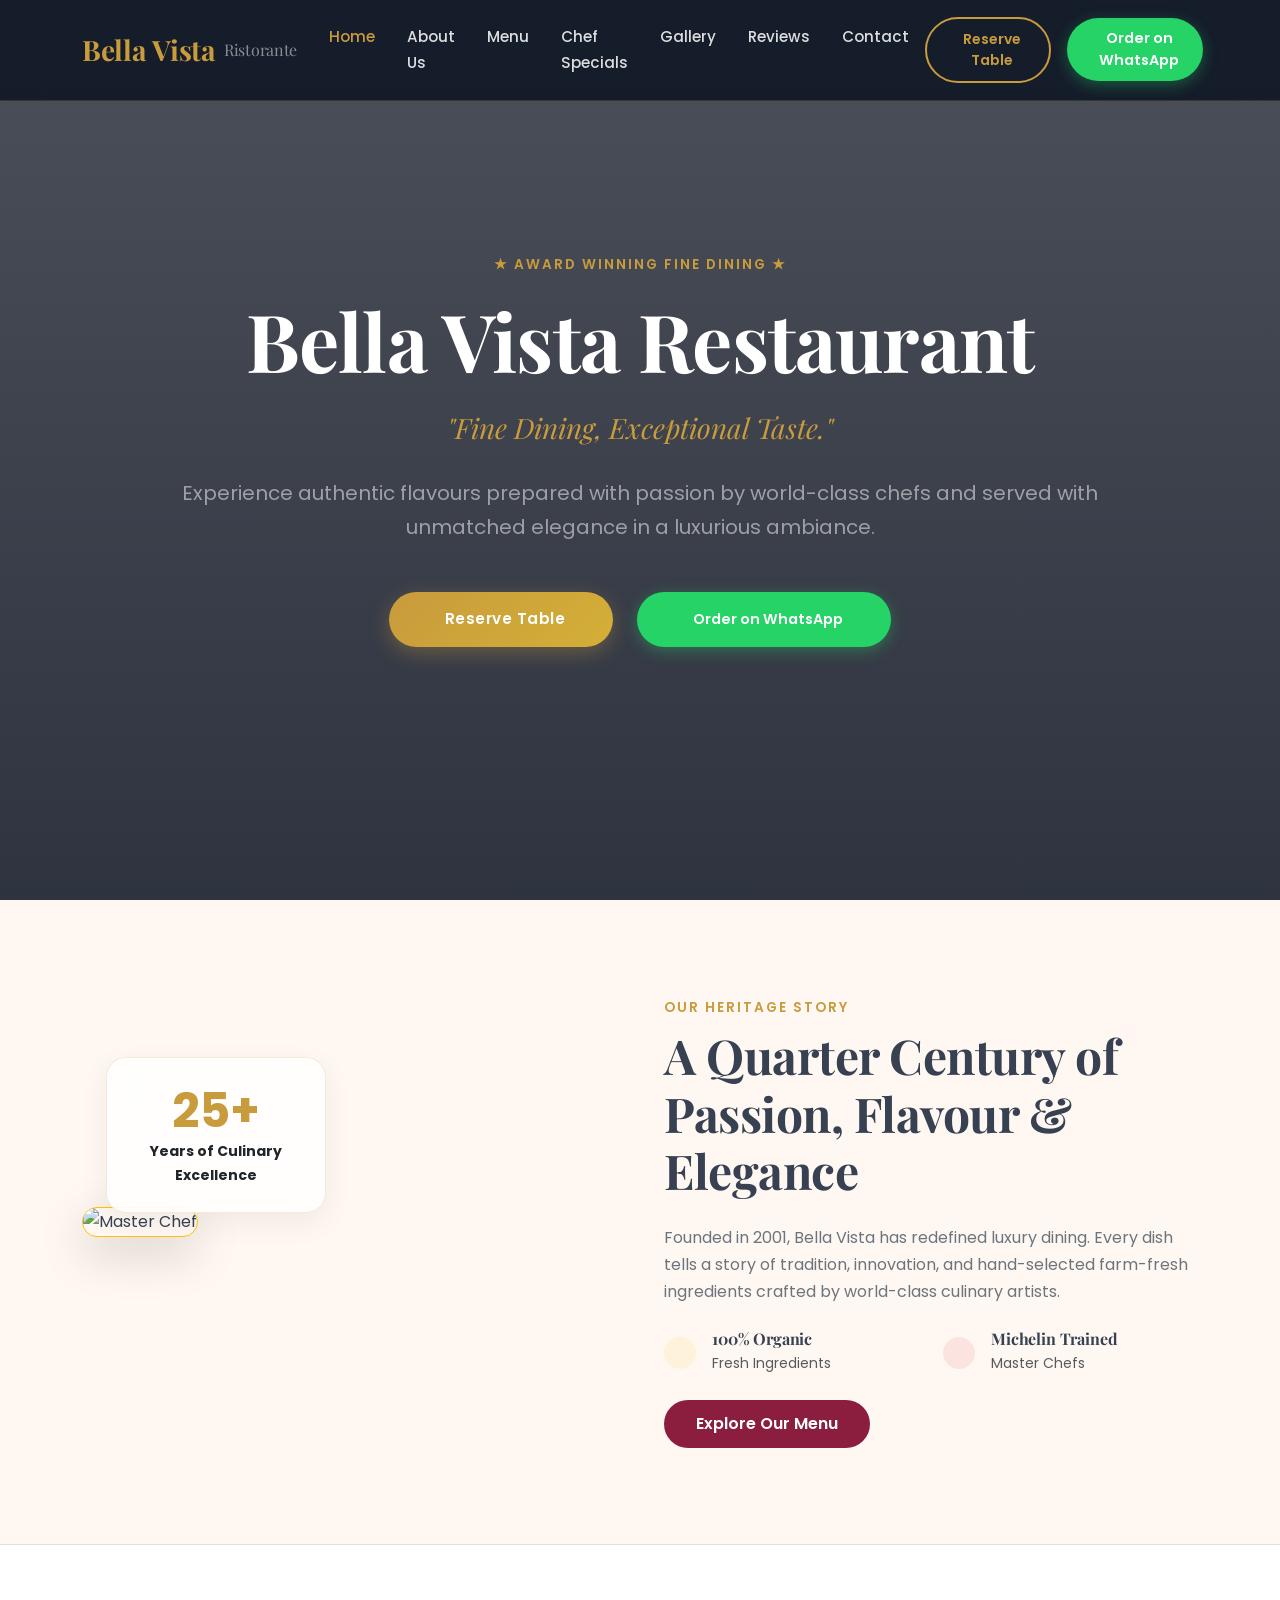
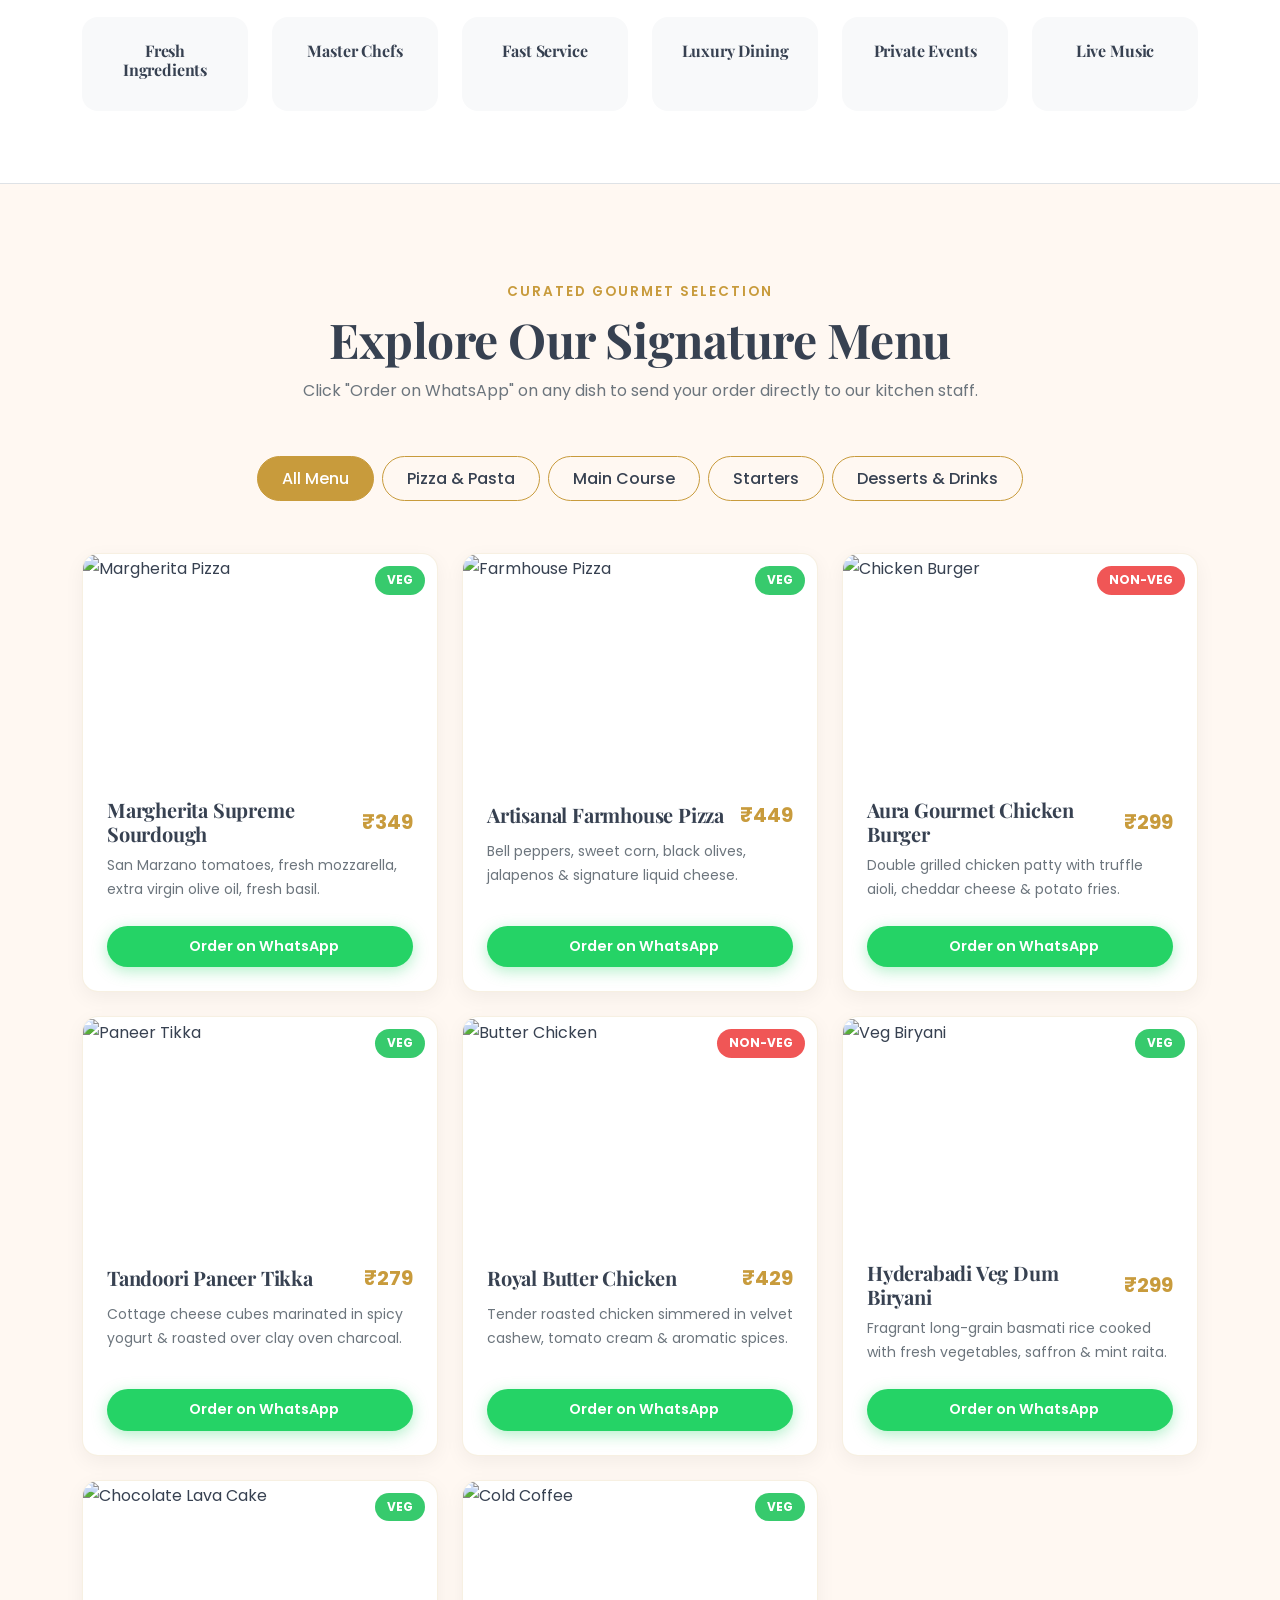
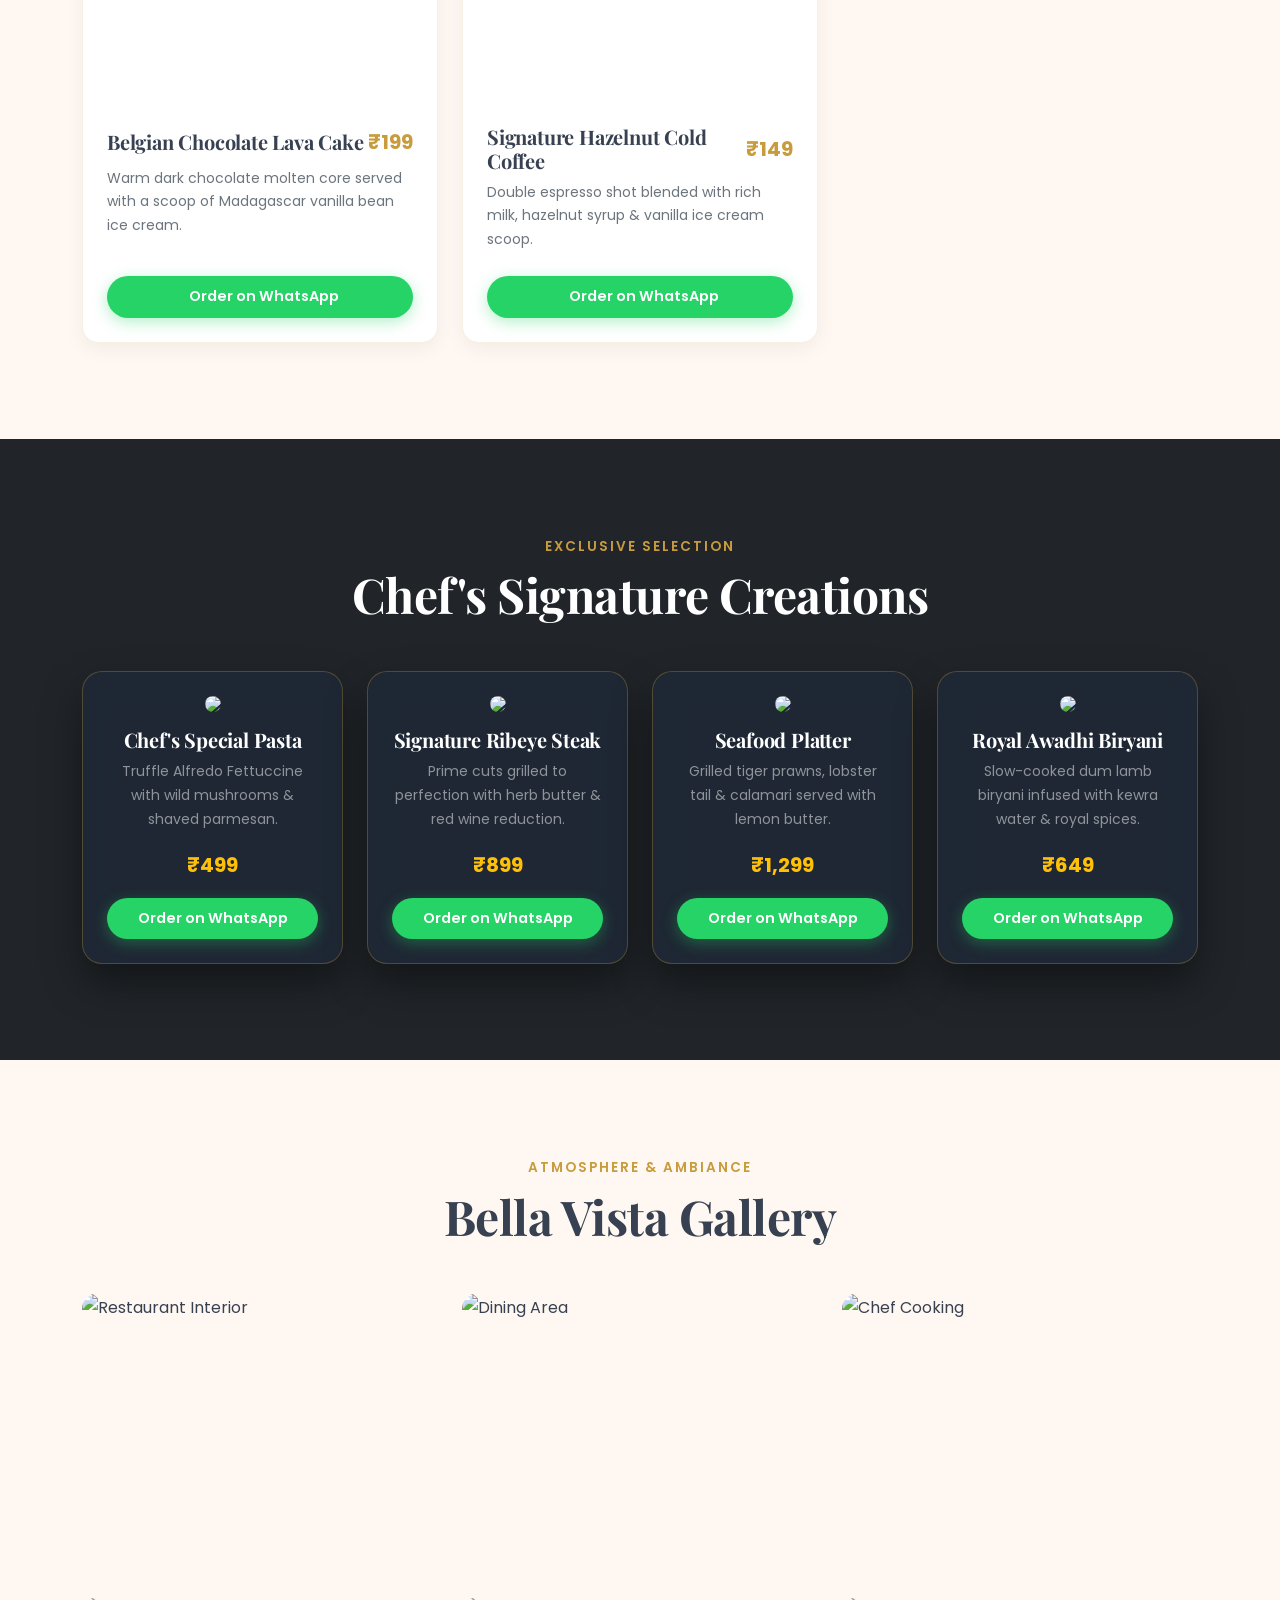
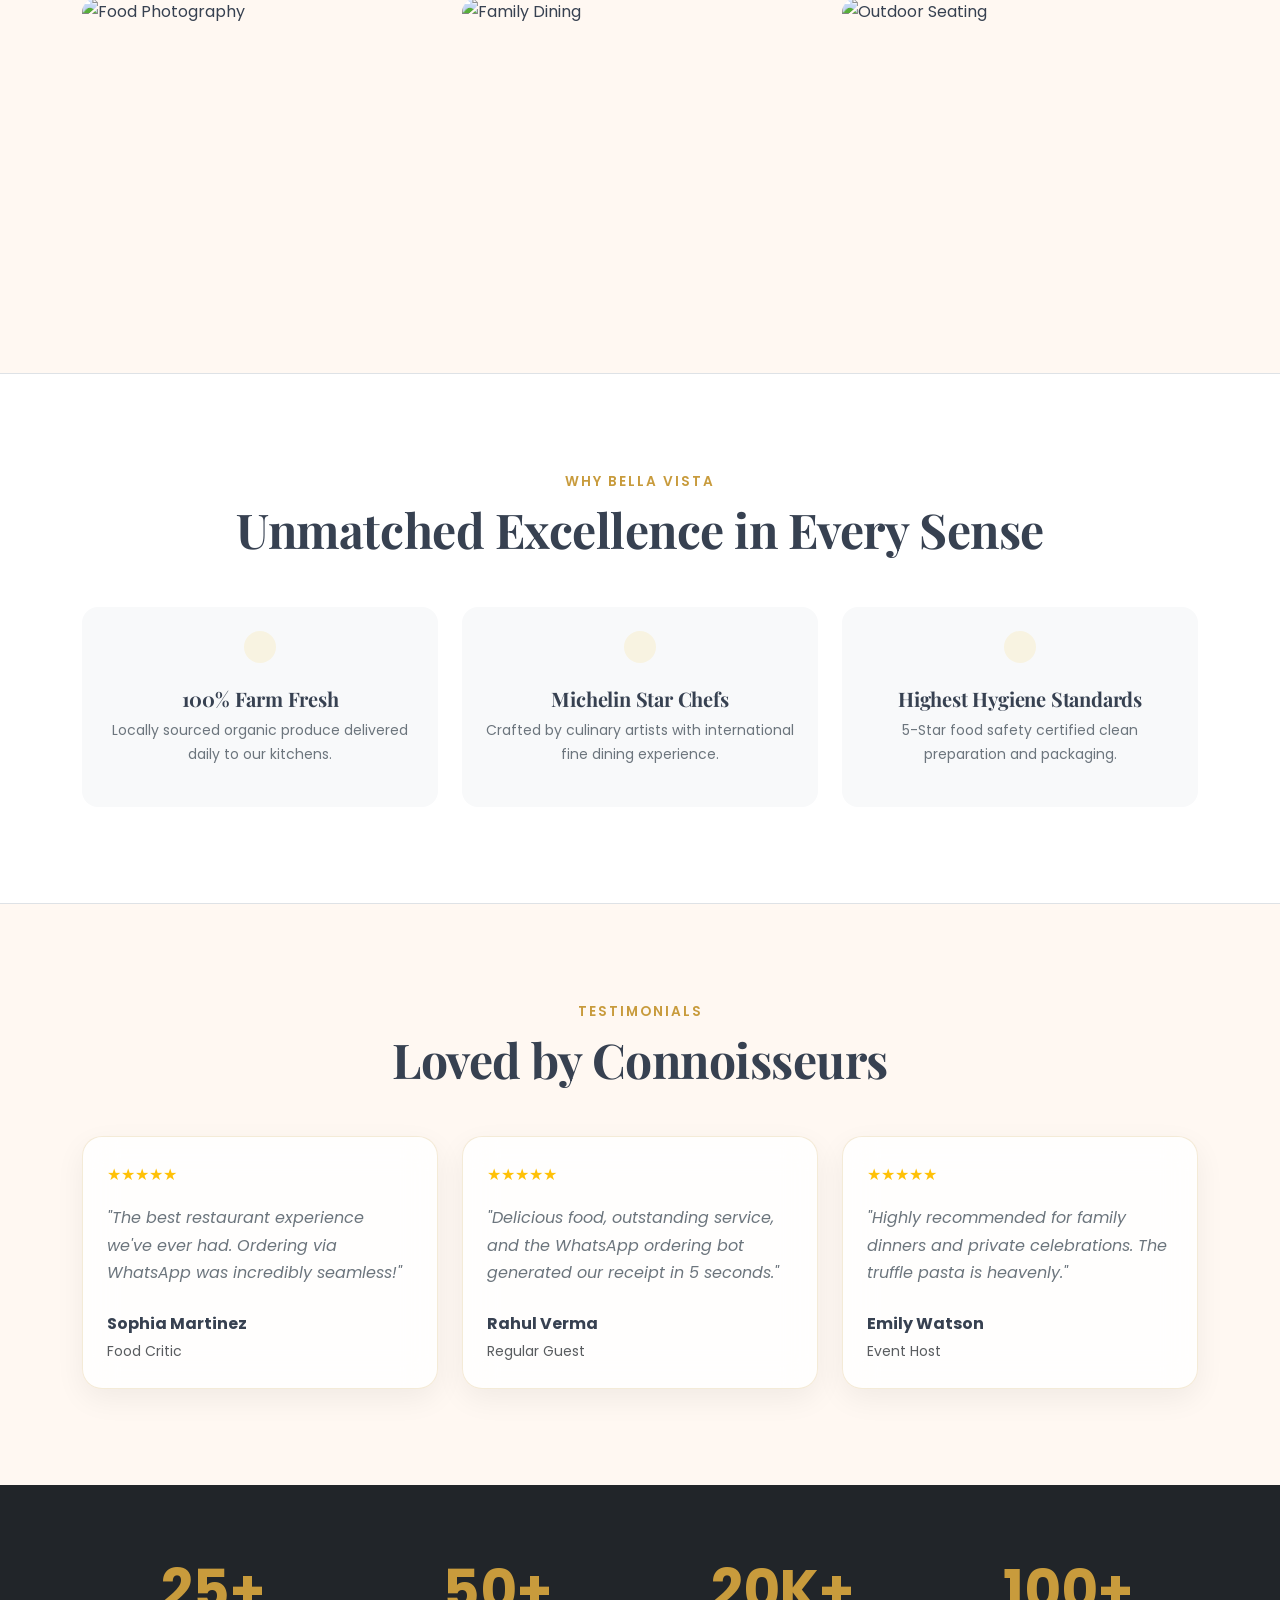
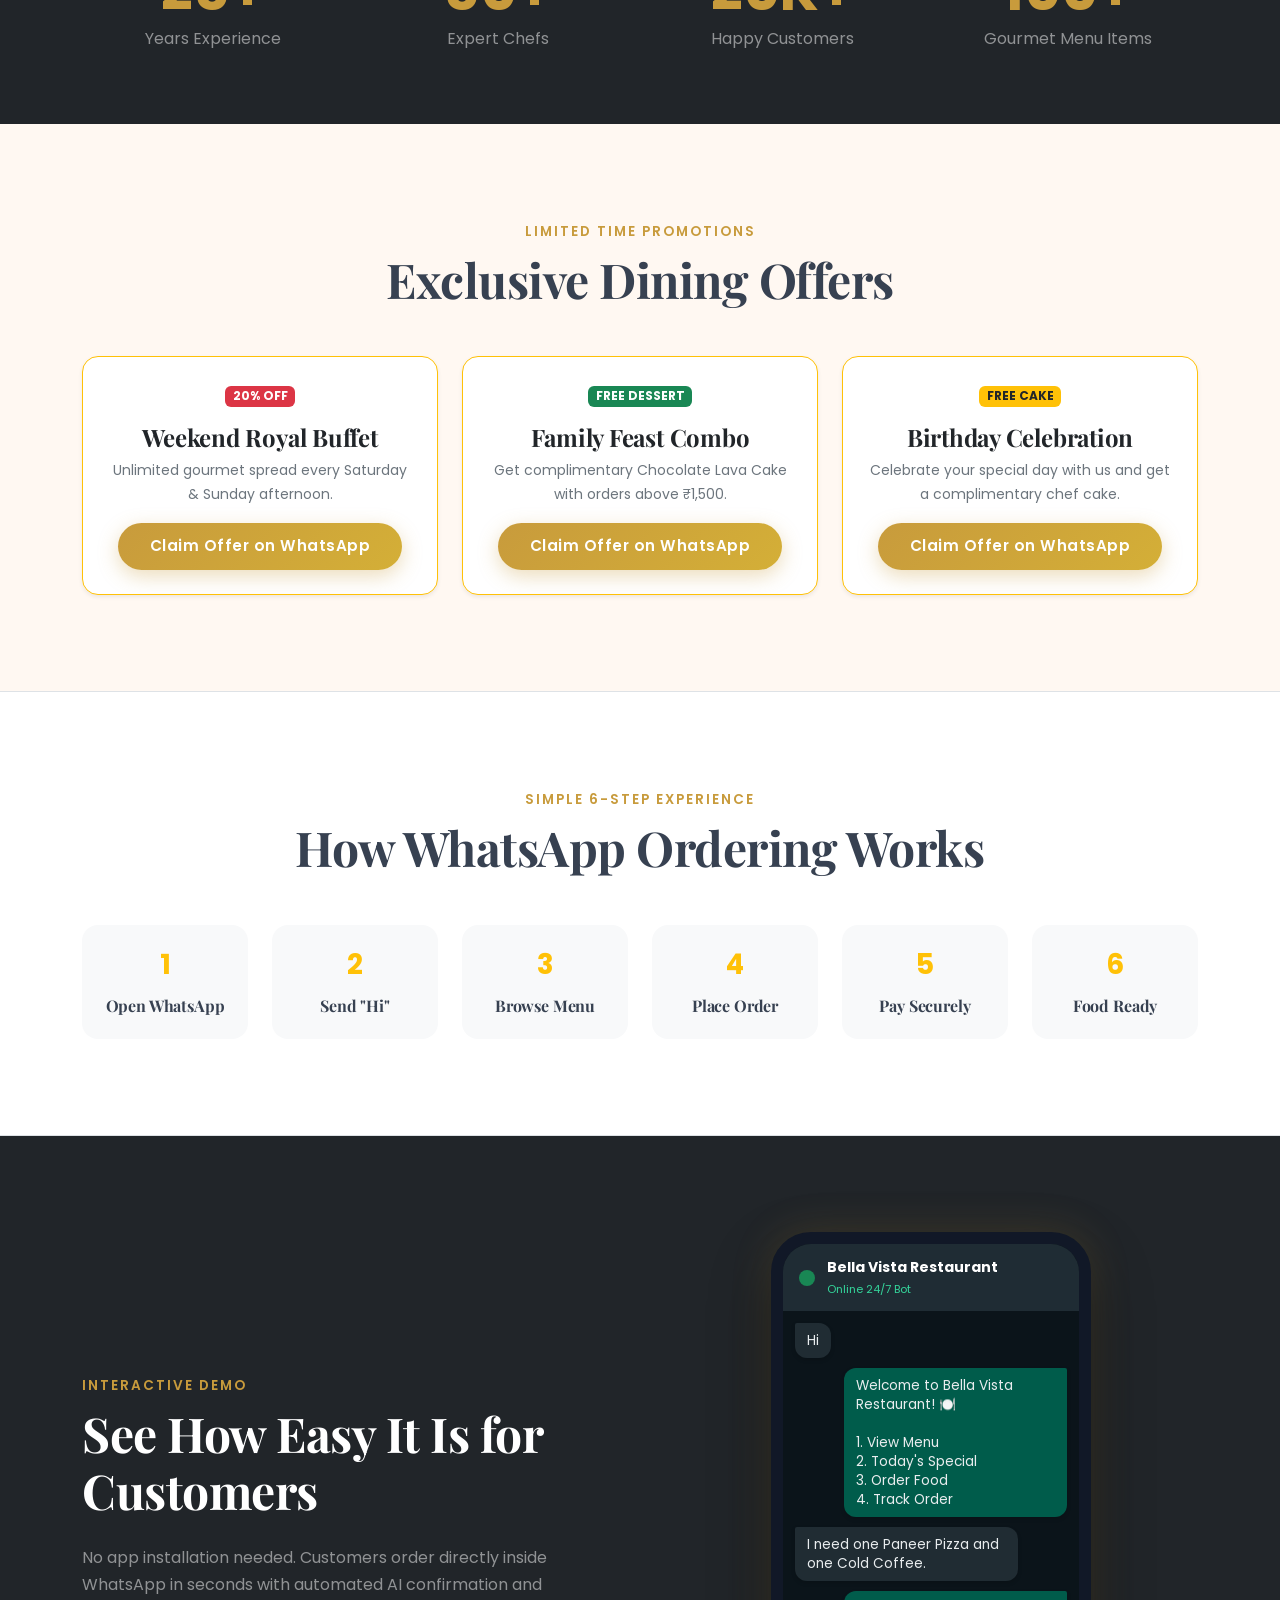
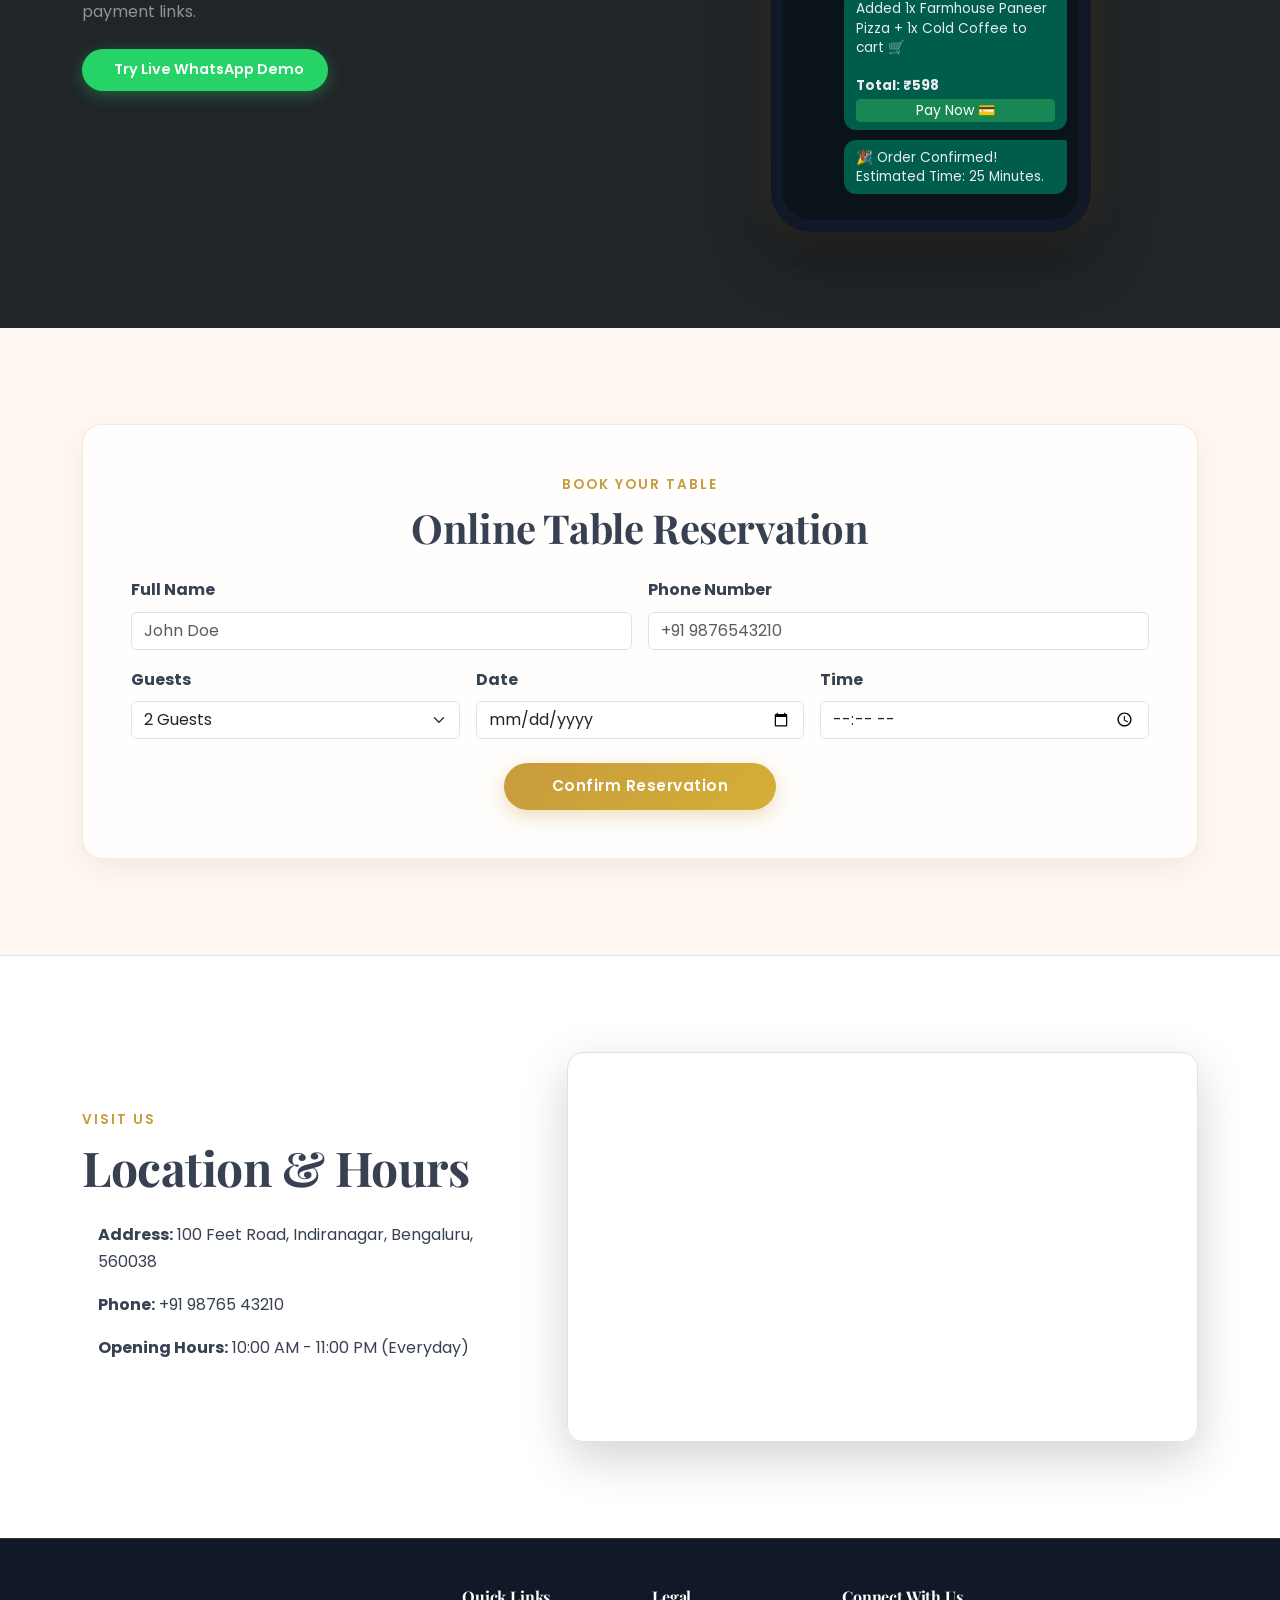
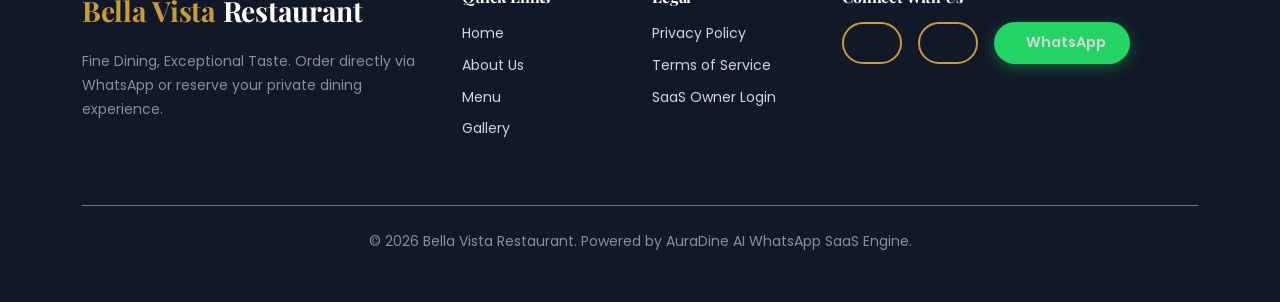
==== frontend/index.html @ 2a1e95e2 "Initial commit" ====
<!DOCTYPE html>
<html lang="en">
<head>
    <meta charset="UTF-8">
    <meta name="viewport" content="width=device-width, initial-scale=1.0">
    <title>Bella Vista Restaurant | Fine Dining & Authentic Flavour</title>
    
    <!-- SEO Meta Tags -->
    <meta name="description" content="Bella Vista Restaurant - Fine Dining, Exceptional Taste. Order directly via WhatsApp or reserve a private table. Experience authentic gourmet cuisine.">
    <meta property="og:title" content="Bella Vista Restaurant | Fine Dining & WhatsApp Ordering">
    <meta property="og:description" content="Experience authentic flavours prepared with passion. Order on WhatsApp or reserve your table.">
    <meta property="og:type" content="website">

    <!-- Bootstrap 5 CSS -->
    <link href="https://cdn.jsdelivr.net/npm/bootstrap@5.3.3/dist/css/bootstrap.min.css" rel="stylesheet">
    
    <!-- Lucide Icons -->
    <script src="https://unpkg.com/lucide@latest"></script>

    <!-- Custom Luxury Stylesheet -->
    <link rel="stylesheet" href="css/styles.css">
</head>
<body>

    <!-- ==============================================================================
         1. STICKY NAVIGATION
         ============================================================================== -->
    <nav class="navbar navbar-expand-lg navbar-dark navbar-luxury fixed-top py-3">
        <div class="container">
            <a class="navbar-brand d-flex align-items-center gap-2 font-heading fs-3 fw-bold" href="#">
                <span style="color: var(--color-gold);">Bella Vista</span>
                <span class="fs-6 text-white-50 fw-normal">Ristorante</span>
            </a>
            
            <button class="navbar-toggler border-0" type="button" data-bs-toggle="collapse" data-bs-target="#navbarLuxury">
                <span class="navbar-toggler-icon"></span>
            </button>

            <div class="collapse navbar-collapse" id="navbarLuxury">
                <ul class="navbar-nav mx-auto mb-2 mb-lg-0">
                    <li class="nav-item"><a class="nav-link active" href="#home">Home</a></li>
                    <li class="nav-item"><a class="nav-link" href="#about">About Us</a></li>
                    <li class="nav-item"><a class="nav-link" href="#menu">Menu</a></li>
                    <li class="nav-item"><a class="nav-link" href="#specials">Chef Specials</a></li>
                    <li class="nav-item"><a class="nav-link" href="#gallery">Gallery</a></li>
                    <li class="nav-item"><a class="nav-link" href="#reviews">Reviews</a></li>
                    <li class="nav-item"><a class="nav-link" href="#contact">Contact</a></li>
                </ul>

                <div class="d-flex align-items-center gap-3">
                    <button class="btn btn-outline-gold btn-sm d-none d-xl-inline-flex" data-bs-toggle="modal" data-bs-target="#reserveModal">
                        <i data-lucide="calendar"></i> Reserve Table
                    </button>
                    <a href="https://wa.me/919876543210?text=Hi%20Bella%20Vista,%20I'd%20like%20to%20view%20the%20menu" target="_blank" class="btn btn-whatsapp">
                        <i data-lucide="message-circle"></i> Order on WhatsApp
                    </a>
                </div>
            </div>
        </div>
    </nav>

    <!-- ==============================================================================
         2. HERO SECTION
         ============================================================================== -->
    <section id="home" class="hero-luxury-section text-center">
        <div class="hero-overlay"></div>
        <div class="container hero-content py-5">
            <div class="row justify-content-center">
                <div class="col-lg-10">
                    <span class="subheading-gold mb-3">★ AWARD WINNING FINE DINING ★</span>
                    <h1 class="display-1 fw-bold text-white mb-3">Bella Vista Restaurant</h1>
                    <p class="fs-3 fst-italic text-warning mb-4" style="color: var(--color-gold) !important; font-family: var(--font-heading);">
                        "Fine Dining, Exceptional Taste."
                    </p>
                    <p class="fs-5 text-white-50 max-w-2xl mx-auto mb-5">
                        Experience authentic flavours prepared with passion by world-class chefs and served with unmatched elegance in a luxurious ambiance.
                    </p>

                    <div class="d-flex flex-wrap justify-content-center gap-4">
                        <button class="btn btn-gold btn-lg px-5 py-3" data-bs-toggle="modal" data-bs-target="#reserveModal">
                            <i data-lucide="utensils"></i> Reserve Table
                        </button>
                        <a href="https://wa.me/919876543210?text=Hi" target="_blank" class="btn btn-whatsapp btn-lg px-5 py-3">
                            <i data-lucide="message-circle"></i> Order on WhatsApp
                        </a>
                    </div>
                </div>
            </div>
        </div>

        <a href="#about" class="scroll-indicator">
            <i data-lucide="chevron-down" class="w-8 h-8"></i>
        </a>
    </section>

    <!-- ==============================================================================
         3. ABOUT SECTION
         ============================================================================== -->
    <section id="about" class="py-5">
        <div class="container py-5">
            <div class="row align-items-center g-5">
                <div class="col-lg-6">
                    <div class="position-relative">
                        <img src="https://images.unsplash.com/photo-1577219491135-ce391730fb2c?w=800&q=80" alt="Master Chef" class="img-fluid rounded-4 shadow-lg border border-warning border-opacity-20">
                        <div class="position-absolute bottom-0 start-0 m-4 p-4 glass-luxury-card text-center" style="max-width: 220px;">
                            <div class="display-5 fw-bold text-warning" style="color: var(--color-gold) !important;">25+</div>
                            <div class="small fw-bold text-dark">Years of Culinary Excellence</div>
                        </div>
                    </div>
                </div>

                <div class="col-lg-6">
                    <span class="subheading-gold">OUR HERITAGE STORY</span>
                    <h2 class="display-5 fw-bold mb-4">A Quarter Century of Passion, Flavour & Elegance</h2>
                    <p class="text-secondary mb-4">
                        Founded in 2001, Bella Vista has redefined luxury dining. Every dish tells a story of tradition, innovation, and hand-selected farm-fresh ingredients crafted by world-class culinary artists.
                    </p>

                    <div class="row g-4 mb-4">
                        <div class="col-6">
                            <div class="d-flex align-items-center gap-3">
                                <div class="p-3 rounded-circle bg-warning bg-opacity-10 text-warning">
                                    <i data-lucide="leaf"></i>
                                </div>
                                <div>
                                    <h6 class="fw-bold m-0">100% Organic</h6>
                                    <small class="text-muted">Fresh Ingredients</small>
                                </div>
                            </div>
                        </div>
                        <div class="col-6">
                            <div class="d-flex align-items-center gap-3">
                                <div class="p-3 rounded-circle bg-danger bg-opacity-10 text-danger">
                                    <i data-lucide="award"></i>
                                </div>
                                <div>
                                    <h6 class="fw-bold m-0">Michelin Trained</h6>
                                    <small class="text-muted">Master Chefs</small>
                                </div>
                            </div>
                        </div>
                    </div>

                    <a href="#menu" class="btn btn-wine">Explore Our Menu</a>
                </div>
            </div>
        </div>
    </section>

    <!-- ==============================================================================
         4. SPECIAL FEATURES
         ============================================================================== -->
    <section class="py-5 bg-white border-top border-bottom">
        <div class="container py-4">
            <div class="row g-4 text-center">
                <div class="col-md-4 col-lg-2">
                    <div class="p-4 rounded-4 bg-light h-100">
                        <i data-lucide="sparkles" class="w-8 h-8 text-warning mb-3"></i>
                        <h6 class="fw-bold">Fresh Ingredients</h6>
                    </div>
                </div>
                <div class="col-md-4 col-lg-2">
                    <div class="p-4 rounded-4 bg-light h-100">
                        <i data-lucide="chef-hat" class="w-8 h-8 text-warning mb-3"></i>
                        <h6 class="fw-bold">Master Chefs</h6>
                    </div>
                </div>
                <div class="col-md-4 col-lg-2">
                    <div class="p-4 rounded-4 bg-light h-100">
                        <i data-lucide="zap" class="w-8 h-8 text-warning mb-3"></i>
                        <h6 class="fw-bold">Fast Service</h6>
                    </div>
                </div>
                <div class="col-md-4 col-lg-2">
                    <div class="p-4 rounded-4 bg-light h-100">
                        <i data-lucide="crown" class="w-8 h-8 text-warning mb-3"></i>
                        <h6 class="fw-bold">Luxury Dining</h6>
                    </div>
                </div>
                <div class="col-md-4 col-lg-2">
                    <div class="p-4 rounded-4 bg-light h-100">
                        <i data-lucide="glass-water" class="w-8 h-8 text-warning mb-3"></i>
                        <h6 class="fw-bold">Private Events</h6>
                    </div>
                </div>
                <div class="col-md-4 col-lg-2">
                    <div class="p-4 rounded-4 bg-light h-100">
                        <i data-lucide="music" class="w-8 h-8 text-warning mb-3"></i>
                        <h6 class="fw-bold">Live Music</h6>
                    </div>
                </div>
            </div>
        </div>
    </section>

    <!-- ==============================================================================
         5. MENU SECTION
         ============================================================================== -->
    <section id="menu" class="py-5">
        <div class="container py-5">
            <div class="text-center max-w-2xl mx-auto mb-5">
                <span class="subheading-gold">CURATED GOURMET SELECTION</span>
                <h2 class="display-5 fw-bold">Explore Our Signature Menu</h2>
                <p class="text-secondary">Click "Order on WhatsApp" on any dish to send your order directly to our kitchen staff.</p>
            </div>

            <!-- Filter Buttons -->
            <div class="d-flex flex-wrap justify-content-center mb-5">
                <button class="menu-filter-btn active" onclick="filterMenu('all')">All Menu</button>
                <button class="menu-filter-btn" onclick="filterMenu('pizza')">Pizza & Pasta</button>
                <button class="menu-filter-btn" onclick="filterMenu('main')">Main Course</button>
                <button class="menu-filter-btn" onclick="filterMenu('starters')">Starters</button>
                <button class="menu-filter-btn" onclick="filterMenu('desserts')">Desserts & Drinks</button>
            </div>

            <!-- Menu Cards Grid -->
            <div class="row g-4" id="menuGrid">
                <!-- Dish 1 -->
                <div class="col-md-6 col-lg-4 menu-item-card" data-category="pizza">
                    <div class="menu-card h-100 d-flex flex-column">
                        <div class="menu-img-wrapper">
                            <img src="https://images.unsplash.com/photo-1604382354936-07c5d9983bd3?w=600&q=80" alt="Margherita Pizza">
                            <span class="badge-diet badge-veg">VEG</span>
                        </div>
                        <div class="p-4 d-flex flex-column flex-grow-1">
                            <div class="d-flex justify-content-between align-items-center mb-2">
                                <h5 class="fw-bold m-0">Margherita Supreme Sourdough</h5>
                                <span class="fs-5 fw-bold text-warning" style="color: var(--color-gold) !important;">₹349</span>
                            </div>
                            <p class="text-secondary small mb-4">San Marzano tomatoes, fresh mozzarella, extra virgin olive oil, fresh basil.</p>
                            <div class="mt-auto">
                                <a href="https://wa.me/919876543210?text=I'd%20like%20to%20order%20Margherita%20Supreme%20Pizza%20(₹349)" target="_blank" class="btn btn-whatsapp w-100">
                                    <i data-lucide="message-circle"></i> Order on WhatsApp
                                </a>
                            </div>
                        </div>
                    </div>
                </div>

                <!-- Dish 2 -->
                <div class="col-md-6 col-lg-4 menu-item-card" data-category="pizza">
                    <div class="menu-card h-100 d-flex flex-column">
                        <div class="menu-img-wrapper">
                            <img src="https://images.unsplash.com/photo-1513104890138-7c749659a591?w=600&q=80" alt="Farmhouse Pizza">
                            <span class="badge-diet badge-veg">VEG</span>
                        </div>
                        <div class="p-4 d-flex flex-column flex-grow-1">
                            <div class="d-flex justify-content-between align-items-center mb-2">
                                <h5 class="fw-bold m-0">Artisanal Farmhouse Pizza</h5>
                                <span class="fs-5 fw-bold text-warning" style="color: var(--color-gold) !important;">₹449</span>
                            </div>
                            <p class="text-secondary small mb-4">Bell peppers, sweet corn, black olives, jalapenos & signature liquid cheese.</p>
                            <div class="mt-auto">
                                <a href="https://wa.me/919876543210?text=I'd%20like%20to%20order%20Farmhouse%20Pizza%20(₹449)" target="_blank" class="btn btn-whatsapp w-100">
                                    <i data-lucide="message-circle"></i> Order on WhatsApp
                                </a>
                            </div>
                        </div>
                    </div>
                </div>

                <!-- Dish 3 -->
                <div class="col-md-6 col-lg-4 menu-item-card" data-category="starters">
                    <div class="menu-card h-100 d-flex flex-column">
                        <div class="menu-img-wrapper">
                            <img src="https://images.unsplash.com/photo-1568901346375-23c9450c58cd?w=600&q=80" alt="Chicken Burger">
                            <span class="badge-diet badge-nonveg">NON-VEG</span>
                        </div>
                        <div class="p-4 d-flex flex-column flex-grow-1">
                            <div class="d-flex justify-content-between align-items-center mb-2">
                                <h5 class="fw-bold m-0">Aura Gourmet Chicken Burger</h5>
                                <span class="fs-5 fw-bold text-warning" style="color: var(--color-gold) !important;">₹299</span>
                            </div>
                            <p class="text-secondary small mb-4">Double grilled chicken patty with truffle aioli, cheddar cheese & potato fries.</p>
                            <div class="mt-auto">
                                <a href="https://wa.me/919876543210?text=I'd%20like%20to%20order%20Gourmet%20Chicken%20Burger%20(₹299)" target="_blank" class="btn btn-whatsapp w-100">
                                    <i data-lucide="message-circle"></i> Order on WhatsApp
                                </a>
                            </div>
                        </div>
                    </div>
                </div>

                <!-- Dish 4 -->
                <div class="col-md-6 col-lg-4 menu-item-card" data-category="starters">
                    <div class="menu-card h-100 d-flex flex-column">
                        <div class="menu-img-wrapper">
                            <img src="https://images.unsplash.com/photo-1567188040759-fb8a883dc6d8?w=600&q=80" alt="Paneer Tikka">
                            <span class="badge-diet badge-veg">VEG</span>
                        </div>
                        <div class="p-4 d-flex flex-column flex-grow-1">
                            <div class="d-flex justify-content-between align-items-center mb-2">
                                <h5 class="fw-bold m-0">Tandoori Paneer Tikka</h5>
                                <span class="fs-5 fw-bold text-warning" style="color: var(--color-gold) !important;">₹279</span>
                            </div>
                            <p class="text-secondary small mb-4">Cottage cheese cubes marinated in spicy yogurt & roasted over clay oven charcoal.</p>
                            <div class="mt-auto">
                                <a href="https://wa.me/919876543210?text=I'd%20like%20to%20order%20Paneer%20Tikka%20(₹279)" target="_blank" class="btn btn-whatsapp w-100">
                                    <i data-lucide="message-circle"></i> Order on WhatsApp
                                </a>
                            </div>
                        </div>
                    </div>
                </div>

                <!-- Dish 5 -->
                <div class="col-md-6 col-lg-4 menu-item-card" data-category="main">
                    <div class="menu-card h-100 d-flex flex-column">
                        <div class="menu-img-wrapper">
                            <img src="https://images.unsplash.com/photo-1588166524941-3bf61a9c41db?w=600&q=80" alt="Butter Chicken">
                            <span class="badge-diet badge-nonveg">NON-VEG</span>
                        </div>
                        <div class="p-4 d-flex flex-column flex-grow-1">
                            <div class="d-flex justify-content-between align-items-center mb-2">
                                <h5 class="fw-bold m-0">Royal Butter Chicken</h5>
                                <span class="fs-5 fw-bold text-warning" style="color: var(--color-gold) !important;">₹429</span>
                            </div>
                            <p class="text-secondary small mb-4">Tender roasted chicken simmered in velvet cashew, tomato cream & aromatic spices.</p>
                            <div class="mt-auto">
                                <a href="https://wa.me/919876543210?text=I'd%20like%20to%20order%20Royal%20Butter%20Chicken%20(₹429)" target="_blank" class="btn btn-whatsapp w-100">
                                    <i data-lucide="message-circle"></i> Order on WhatsApp
                                </a>
                            </div>
                        </div>
                    </div>
                </div>

                <!-- Dish 6 -->
                <div class="col-md-6 col-lg-4 menu-item-card" data-category="main">
                    <div class="menu-card h-100 d-flex flex-column">
                        <div class="menu-img-wrapper">
                            <img src="https://images.unsplash.com/photo-1563379091339-03b21ab4a4f8?w=600&q=80" alt="Veg Biryani">
                            <span class="badge-diet badge-veg">VEG</span>
                        </div>
                        <div class="p-4 d-flex flex-column flex-grow-1">
                            <div class="d-flex justify-content-between align-items-center mb-2">
                                <h5 class="fw-bold m-0">Hyderabadi Veg Dum Biryani</h5>
                                <span class="fs-5 fw-bold text-warning" style="color: var(--color-gold) !important;">₹299</span>
                            </div>
                            <p class="text-secondary small mb-4">Fragrant long-grain basmati rice cooked with fresh vegetables, saffron & mint raita.</p>
                            <div class="mt-auto">
                                <a href="https://wa.me/919876543210?text=I'd%20like%20to%20order%20Veg%20Biryani%20(₹299)" target="_blank" class="btn btn-whatsapp w-100">
                                    <i data-lucide="message-circle"></i> Order on WhatsApp
                                </a>
                            </div>
                        </div>
                    </div>
                </div>

                <!-- Dish 7 -->
                <div class="col-md-6 col-lg-4 menu-item-card" data-category="desserts">
                    <div class="menu-card h-100 d-flex flex-column">
                        <div class="menu-img-wrapper">
                            <img src="https://images.unsplash.com/photo-1606313564200-e75d5e30476c?w=600&q=80" alt="Chocolate Lava Cake">
                            <span class="badge-diet badge-veg">VEG</span>
                        </div>
                        <div class="p-4 d-flex flex-column flex-grow-1">
                            <div class="d-flex justify-content-between align-items-center mb-2">
                                <h5 class="fw-bold m-0">Belgian Chocolate Lava Cake</h5>
                                <span class="fs-5 fw-bold text-warning" style="color: var(--color-gold) !important;">₹199</span>
                            </div>
                            <p class="text-secondary small mb-4">Warm dark chocolate molten core served with a scoop of Madagascar vanilla bean ice cream.</p>
                            <div class="mt-auto">
                                <a href="https://wa.me/919876543210?text=I'd%20like%20to%20order%20Chocolate%20Lava%20Cake%20(₹199)" target="_blank" class="btn btn-whatsapp w-100">
                                    <i data-lucide="message-circle"></i> Order on WhatsApp
                                </a>
                            </div>
                        </div>
                    </div>
                </div>

                <!-- Dish 8 -->
                <div class="col-md-6 col-lg-4 menu-item-card" data-category="desserts">
                    <div class="menu-card h-100 d-flex flex-column">
                        <div class="menu-img-wrapper">
                            <img src="https://images.unsplash.com/photo-1517701604599-bb29b565090c?w=600&q=80" alt="Cold Coffee">
                            <span class="badge-diet badge-veg">VEG</span>
                        </div>
                        <div class="p-4 d-flex flex-column flex-grow-1">
                            <div class="d-flex justify-content-between align-items-center mb-2">
                                <h5 class="fw-bold m-0">Signature Hazelnut Cold Coffee</h5>
                                <span class="fs-5 fw-bold text-warning" style="color: var(--color-gold) !important;">₹149</span>
                            </div>
                            <p class="text-secondary small mb-4">Double espresso shot blended with rich milk, hazelnut syrup & vanilla ice cream scoop.</p>
                            <div class="mt-auto">
                                <a href="https://wa.me/919876543210?text=I'd%20like%20to%20order%20Cold%20Coffee%20(₹149)" target="_blank" class="btn btn-whatsapp w-100">
                                    <i data-lucide="message-circle"></i> Order on WhatsApp
                                </a>
                            </div>
                        </div>
                    </div>
                </div>
            </div>
        </div>
    </section>

    <!-- ==============================================================================
         6. CHEF SPECIALS
         ============================================================================== -->
    <section id="specials" class="py-5 bg-dark text-white">
        <div class="container py-5">
            <div class="text-center max-w-2xl mx-auto mb-5">
                <span class="subheading-gold">EXCLUSIVE SELECTION</span>
                <h2 class="display-5 fw-bold text-white">Chef's Signature Creations</h2>
            </div>

            <div class="row g-4">
                <div class="col-md-6 col-lg-3">
                    <div class="dark-glass-card p-4 h-100 text-center">
                        <img src="https://images.unsplash.com/photo-1551183053-bf91a1d81141?w=400&q=80" class="rounded-4 img-fluid mb-3" style="height: 180px; object-fit: cover;">
                        <h5 class="fw-bold text-white mb-2">Chef's Special Pasta</h5>
                        <p class="text-white-50 small mb-3">Truffle Alfredo Fettuccine with wild mushrooms & shaved parmesan.</p>
                        <div class="fs-5 fw-bold text-warning mb-3">₹499</div>
                        <a href="https://wa.me/919876543210?text=Order%20Chef's%20Special%20Pasta" target="_blank" class="btn btn-whatsapp btn-sm w-100">Order on WhatsApp</a>
                    </div>
                </div>
                <div class="col-md-6 col-lg-3">
                    <div class="dark-glass-card p-4 h-100 text-center">
                        <img src="https://images.unsplash.com/photo-1544025162-d76694265947?w=400&q=80" class="rounded-4 img-fluid mb-3" style="height: 180px; object-fit: cover;">
                        <h5 class="fw-bold text-white mb-2">Signature Ribeye Steak</h5>
                        <p class="text-white-50 small mb-3">Prime cuts grilled to perfection with herb butter & red wine reduction.</p>
                        <div class="fs-5 fw-bold text-warning mb-3">₹899</div>
                        <a href="https://wa.me/919876543210?text=Order%20Signature%20Ribeye%20Steak" target="_blank" class="btn btn-whatsapp btn-sm w-100">Order on WhatsApp</a>
                    </div>
                </div>
                <div class="col-md-6 col-lg-3">
                    <div class="dark-glass-card p-4 h-100 text-center">
                        <img src="https://images.unsplash.com/photo-1534422298391-e4f8c172dddb?w=400&q=80" class="rounded-4 img-fluid mb-3" style="height: 180px; object-fit: cover;">
                        <h5 class="fw-bold text-white mb-2">Seafood Platter</h5>
                        <p class="text-white-50 small mb-3">Grilled tiger prawns, lobster tail & calamari served with lemon butter.</p>
                        <div class="fs-5 fw-bold text-warning mb-3">₹1,299</div>
                        <a href="https://wa.me/919876543210?text=Order%20Seafood%20Platter" target="_blank" class="btn btn-whatsapp btn-sm w-100">Order on WhatsApp</a>
                    </div>
                </div>
                <div class="col-md-6 col-lg-3">
                    <div class="dark-glass-card p-4 h-100 text-center">
                        <img src="https://images.unsplash.com/photo-1563379091339-03b21ab4a4f8?w=400&q=80" class="rounded-4 img-fluid mb-3" style="height: 180px; object-fit: cover;">
                        <h5 class="fw-bold text-white mb-2">Royal Awadhi Biryani</h5>
                        <p class="text-white-50 small mb-3">Slow-cooked dum lamb biryani infused with kewra water & royal spices.</p>
                        <div class="fs-5 fw-bold text-warning mb-3">₹649</div>
                        <a href="https://wa.me/919876543210?text=Order%20Royal%20Awadhi%20Biryani" target="_blank" class="btn btn-whatsapp btn-sm w-100">Order on WhatsApp</a>
                    </div>
                </div>
            </div>
        </div>
    </section>

    <!-- ==============================================================================
         7. GALLERY
         ============================================================================== -->
    <section id="gallery" class="py-5">
        <div class="container py-5">
            <div class="text-center max-w-2xl mx-auto mb-5">
                <span class="subheading-gold">ATMOSPHERE & AMBIANCE</span>
                <h2 class="display-5 fw-bold">Bella Vista Gallery</h2>
            </div>

            <div class="row g-4">
                <div class="col-md-4">
                    <div class="gallery-item">
                        <img src="https://images.unsplash.com/photo-1517248135467-4c7edcad34c4?w=600&q=80" alt="Restaurant Interior">
                        <div class="gallery-overlay"><h5 class="text-white m-0">Luxury Interior</h5></div>
                    </div>
                </div>
                <div class="col-md-4">
                    <div class="gallery-item">
                        <img src="https://images.unsplash.com/photo-1550966871-3ed3cdb5ed0c?w=600&q=80" alt="Dining Area">
                        <div class="gallery-overlay"><h5 class="text-white m-0">Private Dining Area</h5></div>
                    </div>
                </div>
                <div class="col-md-4">
                    <div class="gallery-item">
                        <img src="https://images.unsplash.com/photo-1556910103-1c02745aae4d?w=600&q=80" alt="Chef Cooking">
                        <div class="gallery-overlay"><h5 class="text-white m-0">Chef in Action</h5></div>
                    </div>
                </div>
                <div class="col-md-4">
                    <div class="gallery-item">
                        <img src="https://images.unsplash.com/photo-1504674900247-0877df9cc836?w=600&q=80" alt="Food Photography">
                        <div class="gallery-overlay"><h5 class="text-white m-0">Gourmet Plating</h5></div>
                    </div>
                </div>
                <div class="col-md-4">
                    <div class="gallery-item">
                        <img src="https://images.unsplash.com/photo-1543007630-9710e4a00a20?w=600&q=80" alt="Family Dining">
                        <div class="gallery-overlay"><h5 class="text-white m-0">Family Gatherings</h5></div>
                    </div>
                </div>
                <div class="col-md-4">
                    <div class="gallery-item">
                        <img src="https://images.unsplash.com/photo-1537047902294-62a40c20a6ae?w=600&q=80" alt="Outdoor Seating">
                        <div class="gallery-overlay"><h5 class="text-white m-0">Romantic Outdoor Seating</h5></div>
                    </div>
                </div>
            </div>
        </div>
    </section>

    <!-- ==============================================================================
         8. WHY CHOOSE US
         ============================================================================== -->
    <section class="py-5 bg-white border-top border-bottom">
        <div class="container py-5">
            <div class="text-center max-w-2xl mx-auto mb-5">
                <span class="subheading-gold">WHY BELLA VISTA</span>
                <h2 class="display-5 fw-bold">Unmatched Excellence in Every Sense</h2>
            </div>
            <div class="row g-4 text-center">
                <div class="col-md-4">
                    <div class="p-4 rounded-4 bg-light">
                        <div class="p-3 bg-warning bg-opacity-10 text-warning rounded-circle d-inline-block mb-3">
                            <i data-lucide="leaf"></i>
                        </div>
                        <h5 class="fw-bold">100% Farm Fresh</h5>
                        <p class="text-secondary small">Locally sourced organic produce delivered daily to our kitchens.</p>
                    </div>
                </div>
                <div class="col-md-4">
                    <div class="p-4 rounded-4 bg-light">
                        <div class="p-3 bg-warning bg-opacity-10 text-warning rounded-circle d-inline-block mb-3">
                            <i data-lucide="award"></i>
                        </div>
                        <h5 class="fw-bold">Michelin Star Chefs</h5>
                        <p class="text-secondary small">Crafted by culinary artists with international fine dining experience.</p>
                    </div>
                </div>
                <div class="col-md-4">
                    <div class="p-4 rounded-4 bg-light">
                        <div class="p-3 bg-warning bg-opacity-10 text-warning rounded-circle d-inline-block mb-3">
                            <i data-lucide="shield-check"></i>
                        </div>
                        <h5 class="fw-bold">Highest Hygiene Standards</h5>
                        <p class="text-secondary small">5-Star food safety certified clean preparation and packaging.</p>
                    </div>
                </div>
            </div>
        </div>
    </section>

    <!-- ==============================================================================
         9. CUSTOMER REVIEWS
         ============================================================================== -->
    <section id="reviews" class="py-5">
        <div class="container py-5">
            <div class="text-center max-w-2xl mx-auto mb-5">
                <span class="subheading-gold">TESTIMONIALS</span>
                <h2 class="display-5 fw-bold">Loved by Connoisseurs</h2>
            </div>

            <div class="row g-4">
                <div class="col-md-4">
                    <div class="glass-luxury-card p-4 h-100">
                        <div class="text-warning mb-3">★★★★★</div>
                        <p class="text-secondary fst-italic mb-4">"The best restaurant experience we've ever had. Ordering via WhatsApp was incredibly seamless!"</p>
                        <div class="fw-bold">Sophia Martinez</div>
                        <small class="text-muted">Food Critic</small>
                    </div>
                </div>
                <div class="col-md-4">
                    <div class="glass-luxury-card p-4 h-100">
                        <div class="text-warning mb-3">★★★★★</div>
                        <p class="text-secondary fst-italic mb-4">"Delicious food, outstanding service, and the WhatsApp ordering bot generated our receipt in 5 seconds."</p>
                        <div class="fw-bold">Rahul Verma</div>
                        <small class="text-muted">Regular Guest</small>
                    </div>
                </div>
                <div class="col-md-4">
                    <div class="glass-luxury-card p-4 h-100">
                        <div class="text-warning mb-3">★★★★★</div>
                        <p class="text-secondary fst-italic mb-4">"Highly recommended for family dinners and private celebrations. The truffle pasta is heavenly."</p>
                        <div class="fw-bold">Emily Watson</div>
                        <small class="text-muted">Event Host</small>
                    </div>
                </div>
            </div>
        </div>
    </section>

    <!-- ==============================================================================
         10. STATISTICS COUNTER
         ============================================================================== -->
    <section class="py-5 bg-dark text-white">
        <div class="container py-4 text-center">
            <div class="row g-4">
                <div class="col-6 col-md-3">
                    <div class="display-4 fw-bold text-warning" style="color: var(--color-gold) !important;">25+</div>
                    <div class="text-white-50">Years Experience</div>
                </div>
                <div class="col-6 col-md-3">
                    <div class="display-4 fw-bold text-warning" style="color: var(--color-gold) !important;">50+</div>
                    <div class="text-white-50">Expert Chefs</div>
                </div>
                <div class="col-6 col-md-3">
                    <div class="display-4 fw-bold text-warning" style="color: var(--color-gold) !important;">20K+</div>
                    <div class="text-white-50">Happy Customers</div>
                </div>
                <div class="col-6 col-md-3">
                    <div class="display-4 fw-bold text-warning" style="color: var(--color-gold) !important;">100+</div>
                    <div class="text-white-50">Gourmet Menu Items</div>
                </div>
            </div>
        </div>
    </section>

    <!-- ==============================================================================
         11. SPECIAL OFFERS
         ============================================================================== -->
    <section class="py-5">
        <div class="container py-5">
            <div class="text-center max-w-2xl mx-auto mb-5">
                <span class="subheading-gold">LIMITED TIME PROMOTIONS</span>
                <h2 class="display-5 fw-bold">Exclusive Dining Offers</h2>
            </div>
            <div class="row g-4">
                <div class="col-md-4">
                    <div class="card border-warning rounded-4 overflow-hidden shadow-sm h-100">
                        <div class="card-body p-4 text-center">
                            <span class="badge bg-danger mb-3">20% OFF</span>
                            <h4 class="fw-bold">Weekend Royal Buffet</h4>
                            <p class="text-secondary small">Unlimited gourmet spread every Saturday & Sunday afternoon.</p>
                            <a href="https://wa.me/919876543210?text=Claim%20Weekend%20Buffet%20Offer" target="_blank" class="btn btn-gold btn-sm">Claim Offer on WhatsApp</a>
                        </div>
                    </div>
                </div>
                <div class="col-md-4">
                    <div class="card border-warning rounded-4 overflow-hidden shadow-sm h-100">
                        <div class="card-body p-4 text-center">
                            <span class="badge bg-success mb-3">FREE DESSERT</span>
                            <h4 class="fw-bold">Family Feast Combo</h4>
                            <p class="text-secondary small">Get complimentary Chocolate Lava Cake with orders above ₹1,500.</p>
                            <a href="https://wa.me/919876543210?text=Claim%20Family%20Combo" target="_blank" class="btn btn-gold btn-sm">Claim Offer on WhatsApp</a>
                        </div>
                    </div>
                </div>
                <div class="col-md-4">
                    <div class="card border-warning rounded-4 overflow-hidden shadow-sm h-100">
                        <div class="card-body p-4 text-center">
                            <span class="badge bg-warning text-dark mb-3">FREE CAKE</span>
                            <h4 class="fw-bold">Birthday Celebration</h4>
                            <p class="text-secondary small">Celebrate your special day with us and get a complimentary chef cake.</p>
                            <a href="https://wa.me/919876543210?text=Book%20Birthday%20Celebration" target="_blank" class="btn btn-gold btn-sm">Claim Offer on WhatsApp</a>
                        </div>
                    </div>
                </div>
            </div>
        </div>
    </section>

    <!-- ==============================================================================
         12. HOW IT WORKS
         ============================================================================== -->
    <section class="py-5 bg-white border-top border-bottom">
        <div class="container py-5 text-center">
            <span class="subheading-gold">SIMPLE 6-STEP EXPERIENCE</span>
            <h2 class="display-5 fw-bold mb-5">How WhatsApp Ordering Works</h2>
            <div class="row g-4">
                <div class="col-6 col-md-2">
                    <div class="p-3 bg-light rounded-4">
                        <div class="fw-bold fs-3 text-warning mb-2">1</div>
                        <h6 class="fw-bold">Open WhatsApp</h6>
                    </div>
                </div>
                <div class="col-6 col-md-2">
                    <div class="p-3 bg-light rounded-4">
                        <div class="fw-bold fs-3 text-warning mb-2">2</div>
                        <h6 class="fw-bold">Send "Hi"</h6>
                    </div>
                </div>
                <div class="col-6 col-md-2">
                    <div class="p-3 bg-light rounded-4">
                        <div class="fw-bold fs-3 text-warning mb-2">3</div>
                        <h6 class="fw-bold">Browse Menu</h6>
                    </div>
                </div>
                <div class="col-6 col-md-2">
                    <div class="p-3 bg-light rounded-4">
                        <div class="fw-bold fs-3 text-warning mb-2">4</div>
                        <h6 class="fw-bold">Place Order</h6>
                    </div>
                </div>
                <div class="col-6 col-md-2">
                    <div class="p-3 bg-light rounded-4">
                        <div class="fw-bold fs-3 text-warning mb-2">5</div>
                        <h6 class="fw-bold">Pay Securely</h6>
                    </div>
                </div>
                <div class="col-6 col-md-2">
                    <div class="p-3 bg-light rounded-4">
                        <div class="fw-bold fs-3 text-warning mb-2">6</div>
                        <h6 class="fw-bold">Food Ready</h6>
                    </div>
                </div>
            </div>
        </div>
    </section>

    <!-- ==============================================================================
         13. WHATSAPP DEMO SECTION
         ============================================================================== -->
    <section class="py-5 bg-dark text-white">
        <div class="container py-5">
            <div class="row align-items-center g-5">
                <div class="col-lg-6 text-center text-lg-start">
                    <span class="subheading-gold">INTERACTIVE DEMO</span>
                    <h2 class="display-5 fw-bold text-white mb-4">See How Easy It Is for Customers</h2>
                    <p class="text-white-50 mb-4">
                        No app installation needed. Customers order directly inside WhatsApp in seconds with automated AI confirmation and payment links.
                    </p>
                    <a href="https://wa.me/919876543210?text=Hi" target="_blank" class="btn btn-whatsapp btn-lg">
                        <i data-lucide="message-circle"></i> Try Live WhatsApp Demo
                    </a>
                </div>

                <div class="col-lg-6">
                    <!-- Mobile Mockup Animated Phone -->
                    <div class="phone-mockup">
                        <div class="phone-header">
                            <span class="rounded-circle bg-success p-2"></span>
                            <div>
                                <div class="fw-bold small">Bella Vista Restaurant</div>
                                <div style="font-size: 0.7rem; color: #34d399;">Online 24/7 Bot</div>
                            </div>
                        </div>
                        <div class="phone-body">
                            <div class="wa-msg wa-in">Hi</div>
                            <div class="wa-msg wa-out">Welcome to Bella Vista Restaurant! 🍽️<br><br>1. View Menu<br>2. Today's Special<br>3. Order Food<br>4. Track Order</div>
                            <div class="wa-msg wa-in">I need one Paneer Pizza and one Cold Coffee.</div>
                            <div class="wa-msg wa-out">Added 1x Farmhouse Paneer Pizza + 1x Cold Coffee to cart 🛒<br><br><strong>Total: ₹598</strong><br><button class="btn btn-sm btn-success w-100 mt-1 py-0">Pay Now 💳</button></div>
                            <div class="wa-msg wa-out">🎉 Order Confirmed! Estimated Time: 25 Minutes.</div>
                        </div>
                    </div>
                </div>
            </div>
        </div>
    </section>

    <!-- ==============================================================================
         14. TABLE RESERVATION MODAL & SECTION
         ============================================================================== -->
    <section id="reservation" class="py-5">
        <div class="container py-5">
            <div class="glass-luxury-card p-5 max-w-3xl mx-auto">
                <div class="text-center mb-4">
                    <span class="subheading-gold">BOOK YOUR TABLE</span>
                    <h2 class="display-6 fw-bold">Online Table Reservation</h2>
                </div>
                <form id="reservationForm">
                    <div class="row g-3">
                        <div class="col-md-6">
                            <label class="form-label fw-bold">Full Name</label>
                            <input type="text" class="form-control" placeholder="John Doe" required>
                        </div>
                        <div class="col-md-6">
                            <label class="form-label fw-bold">Phone Number</label>
                            <input type="tel" class="form-control" placeholder="+91 9876543210" required>
                        </div>
                        <div class="col-md-4">
                            <label class="form-label fw-bold">Guests</label>
                            <select class="form-select">
                                <option>2 Guests</option>
                                <option>4 Guests</option>
                                <option>6 Guests</option>
                                <option>8+ Guests (VIP Room)</option>
                            </select>
                        </div>
                        <div class="col-md-4">
                            <label class="form-label fw-bold">Date</label>
                            <input type="date" class="form-control" required>
                        </div>
                        <div class="col-md-4">
                            <label class="form-label fw-bold">Time</label>
                            <input type="time" class="form-control" required>
                        </div>
                        <div class="col-12 mt-4 text-center">
                            <button type="submit" class="btn btn-gold btn-lg px-5">Confirm Reservation</button>
                        </div>
                    </div>
                </form>
            </div>
        </div>
    </section>

    <!-- Reservation Modal -->
    <div class="modal fade" id="reserveModal" tabindex="-1">
        <div class="modal-dialog modal-dialog-centered">
            <div class="modal-content glass-luxury-card p-4">
                <div class="modal-header border-0">
                    <h5 class="modal-title font-heading fw-bold">Reserve a VIP Table</h5>
                    <button type="button" class="btn-close" data-bs-dismiss="modal"></button>
                </div>
                <div class="modal-body">
                    <p class="text-secondary small mb-3">Our hostess will confirm your table booking instantly via WhatsApp.</p>
                    <input type="text" class="form-control mb-3" placeholder="Your Name">
                    <input type="tel" class="form-control mb-3" placeholder="WhatsApp Phone Number">
                    <button class="btn btn-gold w-100" data-bs-dismiss="modal" onclick="alert('Table Reservation Request Sent via WhatsApp!')">Send Booking Request</button>
                </div>
            </div>
        </div>
    </div>

    <!-- ==============================================================================
         15. LOCATION & CONTACT
         ============================================================================== -->
    <section id="contact" class="py-5 bg-white border-top">
        <div class="container py-5">
            <div class="row g-5 align-items-center">
                <div class="col-lg-5">
                    <span class="subheading-gold">VISIT US</span>
                    <h2 class="display-5 fw-bold mb-4">Location & Hours</h2>
                    <div class="d-flex flex-column gap-3 mb-4">
                        <div class="d-flex align-items-center gap-3">
                            <i data-lucide="map-pin" class="text-warning w-6 h-6"></i>
                            <div><strong>Address:</strong> 100 Feet Road, Indiranagar, Bengaluru, 560038</div>
                        </div>
                        <div class="d-flex align-items-center gap-3">
                            <i data-lucide="phone" class="text-warning w-6 h-6"></i>
                            <div><strong>Phone:</strong> +91 98765 43210</div>
                        </div>
                        <div class="d-flex align-items-center gap-3">
                            <i data-lucide="clock" class="text-warning w-6 h-6"></i>
                            <div><strong>Opening Hours:</strong> 10:00 AM - 11:00 PM (Everyday)</div>
                        </div>
                    </div>
                </div>

                <div class="col-lg-7">
                    <div class="rounded-4 overflow-hidden shadow-lg border">
                        <iframe src="https://www.google.com/maps/embed?pb=!1m18!1m12!1m3!1d3887.974447385966!2d77.640827114822!3d12.973129990854897!2m3!1f0!0f0!3f0!3m2!1i1024!2i768!4f13.1!3m3!1m2!1s0x3bae16a70a8d56a3%3A0x6b80173e6d89ef23!2sIndiranagar%2C%20Bengaluru%2C%20Karnataka!5e0!3m2!1sen!2sin!4v1650000000000!5m2!1sen!2sin" width="100%" height="380" style="border:0;" allowfullscreen="" loading="lazy"></iframe>
                    </div>
                </div>
            </div>
        </div>
    </section>

    <!-- ==============================================================================
         16. FOOTER
         ============================================================================== -->
    <footer class="luxury-footer py-5">
        <div class="container">
            <div class="row g-4 mb-5">
                <div class="col-lg-4">
                    <a class="font-heading fs-3 fw-bold text-white text-decoration-none d-block mb-3" href="#">
                        <span style="color: var(--color-gold);">Bella Vista</span> Restaurant
                    </a>
                    <p class="small text-white-50">Fine Dining, Exceptional Taste. Order directly via WhatsApp or reserve your private dining experience.</p>
                </div>
                <div class="col-lg-2">
                    <h6 class="fw-bold text-white mb-3">Quick Links</h6>
                    <ul class="list-unstyled small d-flex flex-column gap-2">
                        <li><a href="#home">Home</a></li>
                        <li><a href="#about">About Us</a></li>
                        <li><a href="#menu">Menu</a></li>
                        <li><a href="#gallery">Gallery</a></li>
                    </ul>
                </div>
                <div class="col-lg-2">
                    <h6 class="fw-bold text-white mb-3">Legal</h6>
                    <ul class="list-unstyled small d-flex flex-column gap-2">
                        <li><a href="#">Privacy Policy</a></li>
                        <li><a href="#">Terms of Service</a></li>
                        <li><a href="dashboard.html">SaaS Owner Login</a></li>
                    </ul>
                </div>
                <div class="col-lg-4">
                    <h6 class="fw-bold text-white mb-3">Connect With Us</h6>
                    <div class="d-flex gap-3">
                        <a href="#" class="btn btn-outline-gold btn-sm"><i data-lucide="instagram"></i></a>
                        <a href="#" class="btn btn-outline-gold btn-sm"><i data-lucide="facebook"></i></a>
                        <a href="https://wa.me/919876543210" target="_blank" class="btn btn-whatsapp btn-sm"><i data-lucide="message-circle"></i> WhatsApp</a>
                    </div>
                </div>
            </div>
            <div class="text-center pt-4 border-top border-secondary border-opacity-20 small text-white-50">
                © 2026 Bella Vista Restaurant. Powered by AuraDine AI WhatsApp SaaS Engine.
            </div>
        </div>
    </footer>

    <!-- JavaScript & Interactive Scripts -->
    <script src="https://cdn.jsdelivr.net/npm/bootstrap@5.3.3/dist/js/bootstrap.bundle.min.js"></script>
    <script>
        lucide.createIcons();

        function filterMenu(category) {
            document.querySelectorAll('.menu-filter-btn').forEach(btn => btn.classList.remove('active'));
            event.target.classList.add('active');

            const cards = document.querySelectorAll('.menu-item-card');
            cards.forEach(card => {
                if (category === 'all' || card.getAttribute('data-category') === category) {
                    card.style.display = 'block';
                } else {
                    card.style.display = 'none';
                }
            });
        }

        document.getElementById('reservationForm')?.addEventListener('submit', function(e) {
            e.preventDefault();
            alert('Thank you! Your table reservation request has been received. Our hostess will contact you on WhatsApp.');
        });
    </script>
</body>
</html>
---- frontend/css/styles.css ----
/* ==============================================================================
   Bella Vista Luxury Restaurant & WhatsApp Ordering Demo
   Design System: Modern Luxury, Gold & Wine Red, Playfair Display & Poppins
   ============================================================================== */

@import url('https://fonts.googleapis.com/css2?family=Playfair+Display:ital,wght@0,400;0,600;0,700;0,800;1,400&family=Poppins:wght@300;400;500;600;700&display=swap');

:root {
    /* Color Palette */
    --color-gold: #C89B3C;
    --color-gold-hover: #b0852e;
    --color-wine: #8B1E3F;
    --color-wine-hover: #6d1530;
    --color-bg-cream: #FFF8F2;
    --color-dark: #111827;
    --color-card-dark: #1F2937;
    --color-text-main: #374151;
    --color-text-muted: #6B7280;
    --color-white: #FFFFFF;
    --color-whatsapp: #25D366;
    --color-whatsapp-hover: #1ebc57;
    
    /* Typography */
    --font-heading: 'Playfair Display', serif;
    --font-body: 'Poppins', sans-serif;

    /* Elevation & Glassmorphism */
    --shadow-soft: 0 10px 30px rgba(0, 0, 0, 0.06);
    --shadow-luxury: 0 20px 40px rgba(200, 155, 60, 0.15);
    --glass-bg: rgba(255, 255, 255, 0.85);
    --glass-border: rgba(200, 155, 60, 0.2);
    --radius-card: 20px;
    --radius-btn: 50px;
}

body {
    font-family: var(--font-body);
    background-color: var(--color-bg-cream);
    color: var(--color-text-main);
    line-height: 1.7;
    overflow-x: hidden;
    scroll-behavior: smooth;
}

h1, h2, h3, h4, h5, h6, .font-heading {
    font-family: var(--font-heading);
    letter-spacing: -0.01em;
}

/* Glassmorphism Luxury Cards */
.glass-luxury-card {
    background: var(--glass-bg);
    backdrop-filter: blur(16px);
    -webkit-backdrop-filter: blur(16px);
    border: 1px solid var(--glass-border);
    border-radius: var(--radius-card);
    box-shadow: var(--shadow-soft);
    transition: all 0.35s cubic-bezier(0.16, 1, 0.3, 1);
}

.glass-luxury-card:hover {
    transform: translateY(-6px);
    box-shadow: var(--shadow-luxury);
    border-color: var(--color-gold);
}

/* Dark Section Glass Card */
.dark-glass-card {
    background: rgba(31, 41, 55, 0.85);
    backdrop-filter: blur(16px);
    border: 1px solid rgba(200, 155, 60, 0.3);
    border-radius: var(--radius-card);
    box-shadow: 0 20px 40px rgba(0, 0, 0, 0.4);
    color: var(--color-white);
    transition: all 0.35s ease;
}

.dark-glass-card:hover {
    transform: translateY(-6px);
    border-color: var(--color-gold);
}

/* Buttons */
.btn-gold {
    background: linear-gradient(135deg, var(--color-gold), #D4AF37);
    color: #FFFFFF;
    border: none;
    padding: 12px 32px;
    border-radius: var(--radius-btn);
    font-weight: 600;
    font-size: 0.95rem;
    letter-spacing: 0.5px;
    box-shadow: 0 6px 20px rgba(200, 155, 60, 0.35);
    transition: all 0.3s ease;
    display: inline-flex;
    align-items: center;
    justify-content: center;
    gap: 8px;
    text-decoration: none;
}

.btn-gold:hover {
    background: linear-gradient(135deg, #B58A32, var(--color-gold));
    color: #FFFFFF;
    transform: translateY(-2px);
    box-shadow: 0 10px 25px rgba(200, 155, 60, 0.5);
}

.btn-wine {
    background: var(--color-wine);
    color: var(--color-white);
    border: none;
    padding: 12px 32px;
    border-radius: var(--radius-btn);
    font-weight: 600;
    transition: all 0.3s ease;
    display: inline-flex;
    align-items: center;
    justify-content: center;
    gap: 8px;
    text-decoration: none;
}

.btn-wine:hover {
    background: var(--color-wine-hover);
    color: var(--color-white);
    transform: translateY(-2px);
}

.btn-whatsapp {
    background: var(--color-whatsapp);
    color: #FFFFFF;
    border: none;
    padding: 10px 24px;
    border-radius: var(--radius-btn);
    font-weight: 600;
    font-size: 0.9rem;
    box-shadow: 0 4px 15px rgba(37, 211, 102, 0.35);
    transition: all 0.3s ease;
    display: inline-flex;
    align-items: center;
    justify-content: center;
    gap: 8px;
    text-decoration: none;
}

.btn-whatsapp:hover {
    background: var(--color-whatsapp-hover);
    color: #FFFFFF;
    transform: translateY(-2px);
    box-shadow: 0 8px 25px rgba(37, 211, 102, 0.5);
}

.btn-outline-gold {
    background: transparent;
    border: 2px solid var(--color-gold);
    color: var(--color-gold);
    padding: 10px 28px;
    border-radius: var(--radius-btn);
    font-weight: 600;
    transition: all 0.3s ease;
    text-decoration: none;
    display: inline-flex;
    align-items: center;
    justify-content: center;
    gap: 8px;
}

.btn-outline-gold:hover {
    background: var(--color-gold);
    color: #FFFFFF;
    transform: translateY(-2px);
}

/* Sticky Luxury Navbar */
.navbar-luxury {
    background: rgba(17, 24, 39, 0.92);
    backdrop-filter: blur(20px);
    border-bottom: 1px solid rgba(200, 155, 60, 0.2);
    transition: all 0.3s ease;
}

.navbar-luxury .nav-link {
    color: rgba(255, 255, 255, 0.85);
    font-weight: 500;
    font-size: 0.95rem;
    padding: 8px 16px !important;
    transition: color 0.3s ease;
}

.navbar-luxury .nav-link:hover,
.navbar-luxury .nav-link.active {
    color: var(--color-gold);
}

/* Full Screen Hero Overlay */
.hero-luxury-section {
    position: relative;
    min-height: 100vh;
    background: url('https://images.unsplash.com/photo-1544025162-d76694265947?w=1920&q=80') center center / cover no-repeat;
    display: flex;
    align-items: center;
    justify-content: center;
    color: #FFFFFF;
}

.hero-overlay {
    position: absolute;
    inset: 0;
    background: linear-gradient(180deg, rgba(17, 24, 39, 0.75) 0%, rgba(17, 24, 39, 0.88) 100%);
    z-index: 1;
}

.hero-content {
    position: relative;
    z-index: 2;
}

/* Scroll Down Indicator */
.scroll-indicator {
    position: absolute;
    bottom: 30px;
    left: 50%;
    transform: translateX(-50%);
    z-index: 2;
    color: var(--color-gold);
    animation: bounce 2s infinite;
}

@keyframes bounce {
    0%, 20%, 50%, 80%, 100% { transform: translate(-50%, 0); }
    40% { transform: translate(-50%, -10px); }
    60% { transform: translate(-50%, -5px); }
}

/* Food Menu Cards */
.menu-card {
    background: var(--color-white);
    border-radius: 16px;
    overflow: hidden;
    box-shadow: 0 6px 20px rgba(0, 0, 0, 0.05);
    border: 1px solid rgba(200, 155, 60, 0.15);
    transition: all 0.3s ease;
}

.menu-card:hover {
    transform: translateY(-8px);
    box-shadow: 0 15px 35px rgba(200, 155, 60, 0.2);
}

.menu-img-wrapper {
    position: relative;
    height: 220px;
    overflow: hidden;
}

.menu-img-wrapper img {
    width: 100%;
    height: 100%;
    object-fit: cover;
    transition: transform 0.5s ease;
}

.menu-card:hover .menu-img-wrapper img {
    transform: scale(1.08);
}

.badge-diet {
    position: absolute;
    top: 12px;
    right: 12px;
    padding: 4px 12px;
    border-radius: 20px;
    font-size: 0.75rem;
    font-weight: 700;
    text-transform: uppercase;
}

.badge-veg { background: rgba(34, 197, 94, 0.9); color: #FFF; }
.badge-nonveg { background: rgba(239, 68, 68, 0.9); color: #FFF; }

/* Filter Tabs */
.menu-filter-btn {
    background: transparent;
    border: 1px solid var(--color-gold);
    color: var(--color-text-main);
    padding: 8px 24px;
    border-radius: 30px;
    font-weight: 500;
    transition: all 0.3s ease;
    margin: 4px;
}

.menu-filter-btn:hover, .menu-filter-btn.active {
    background: var(--color-gold);
    color: #FFF;
}

/* WhatsApp Mobile Device Mockup */
.phone-mockup {
    width: 320px;
    height: 600px;
    background: #0b141a;
    border: 12px solid #111827;
    border-radius: 40px;
    box-shadow: 0 25px 60px rgba(0, 0, 0, 0.4), 0 0 40px rgba(200, 155, 60, 0.2);
    margin: 0 auto;
    overflow: hidden;
    display: flex;
    flex-direction: column;
}

.phone-header {
    background: #1f2c34;
    padding: 12px 16px;
    color: #FFF;
    display: flex;
    align-items: center;
    gap: 12px;
}

.phone-body {
    flex: 1;
    padding: 12px;
    overflow-y: auto;
    display: flex;
    flex-direction: column;
    gap: 10px;
    font-size: 0.85rem;
    background: url('https://user-images.githubusercontent.com/15075759/28719144-86dc0f70-73b1-11e7-911d-60d70fcded21.png') center/cover;
}

.wa-msg {
    max-width: 82%;
    padding: 8px 12px;
    border-radius: 12px;
    line-height: 1.4;
    box-shadow: 0 2px 4px rgba(0,0,0,0.15);
}

.wa-in {
    background: #202c33;
    color: #e9edef;
    align-self: flex-start;
    border-top-left-radius: 2px;
}

.wa-out {
    background: #005c4b;
    color: #e9edef;
    align-self: flex-end;
    border-top-right-radius: 2px;
}

/* Section Subtitles & Accents */
.subheading-gold {
    color: var(--color-gold);
    font-weight: 600;
    text-transform: uppercase;
    letter-spacing: 2px;
    font-size: 0.85rem;
    display: block;
    margin-bottom: 8px;
}

/* Gallery Hover Grid */
.gallery-item {
    position: relative;
    overflow: hidden;
    border-radius: 16px;
    height: 280px;
}

.gallery-item img {
    width: 100%;
    height: 100%;
    object-fit: cover;
    transition: transform 0.5s ease;
}

.gallery-overlay {
    position: absolute;
    inset: 0;
    background: linear-gradient(0deg, rgba(17, 24, 39, 0.8) 0%, transparent 100%);
    display: flex;
    align-items: flex-end;
    padding: 20px;
    opacity: 0;
    transition: opacity 0.3s ease;
}

.gallery-item:hover img {
    transform: scale(1.1);
}

.gallery-item:hover .gallery-overlay {
    opacity: 1;
}

/* Footer Styling */
footer.luxury-footer {
    background: var(--color-dark);
    color: #9CA3AF;
    border-top: 1px solid rgba(200, 155, 60, 0.2);
}

footer.luxury-footer a {
    color: #D1D5DB;
    text-decoration: none;
    transition: color 0.2s ease;
}

footer.luxury-footer a:hover {
    color: var(--color-gold);
}
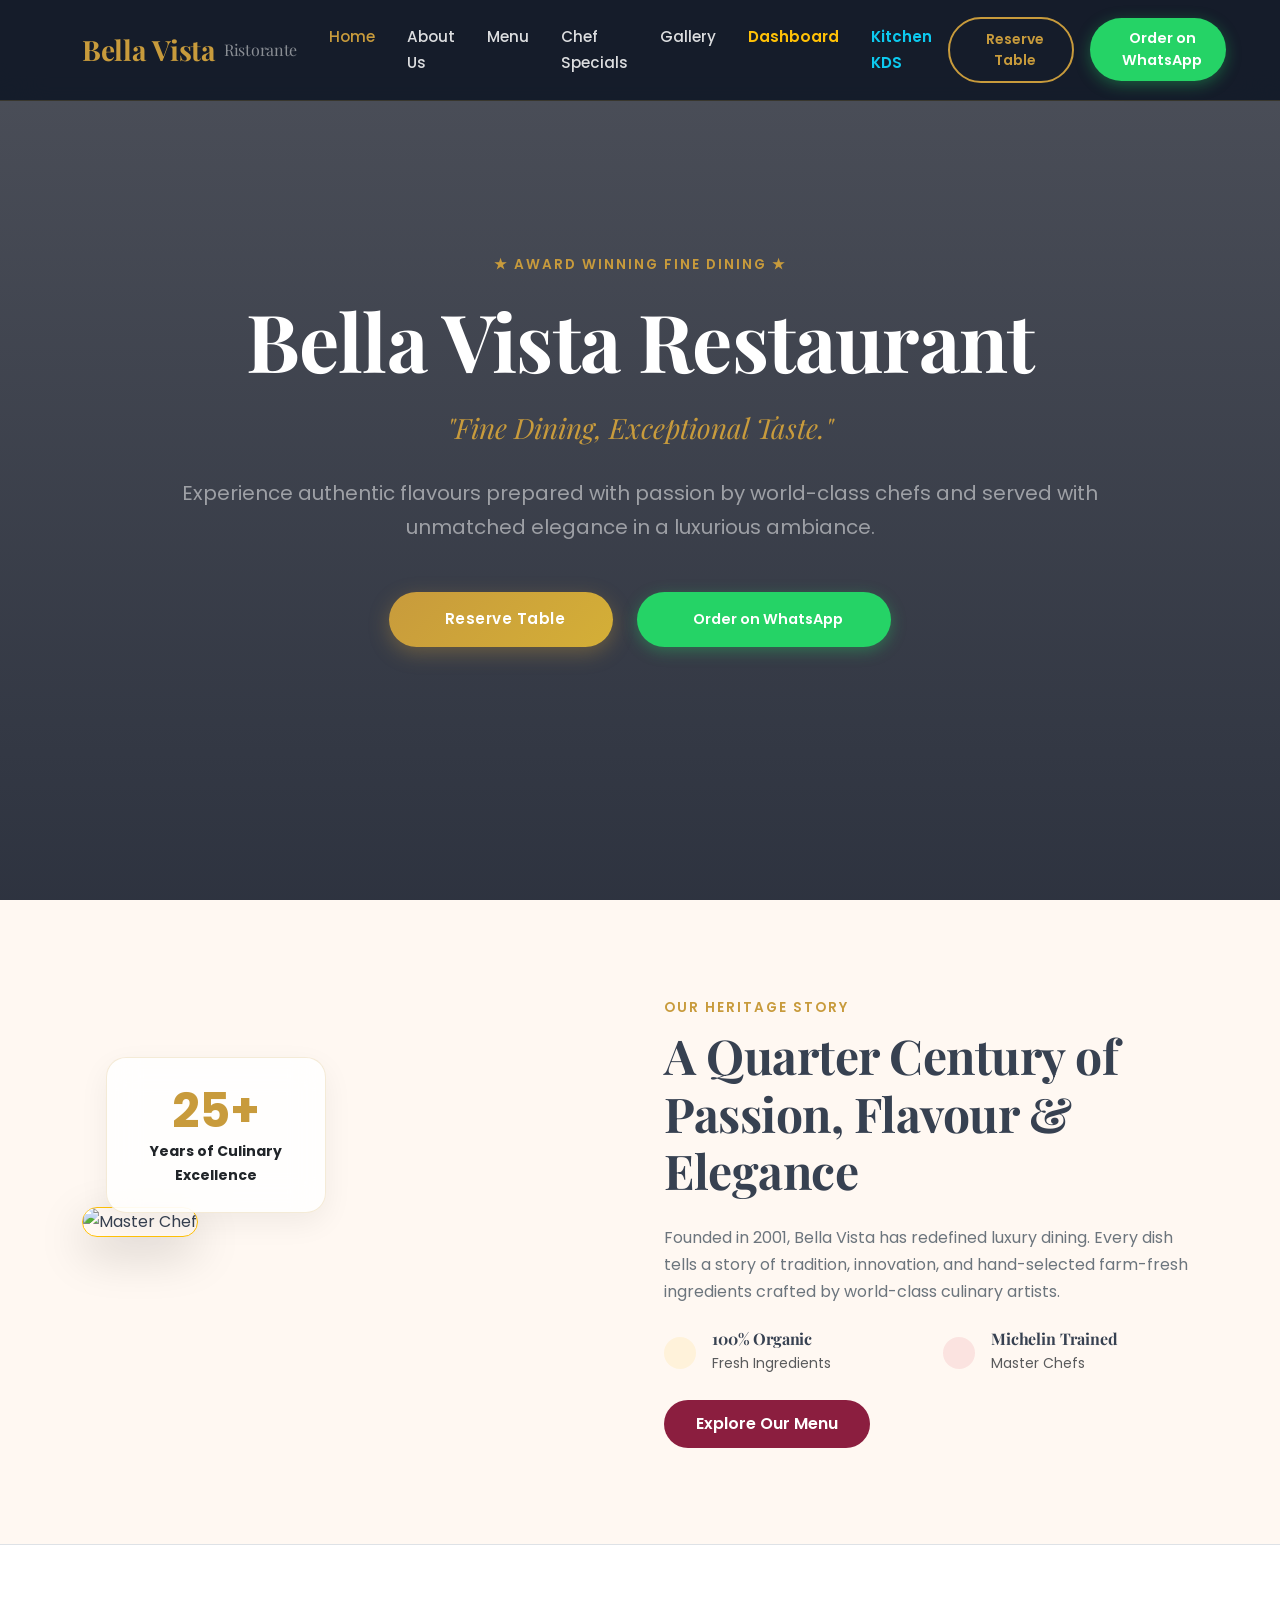
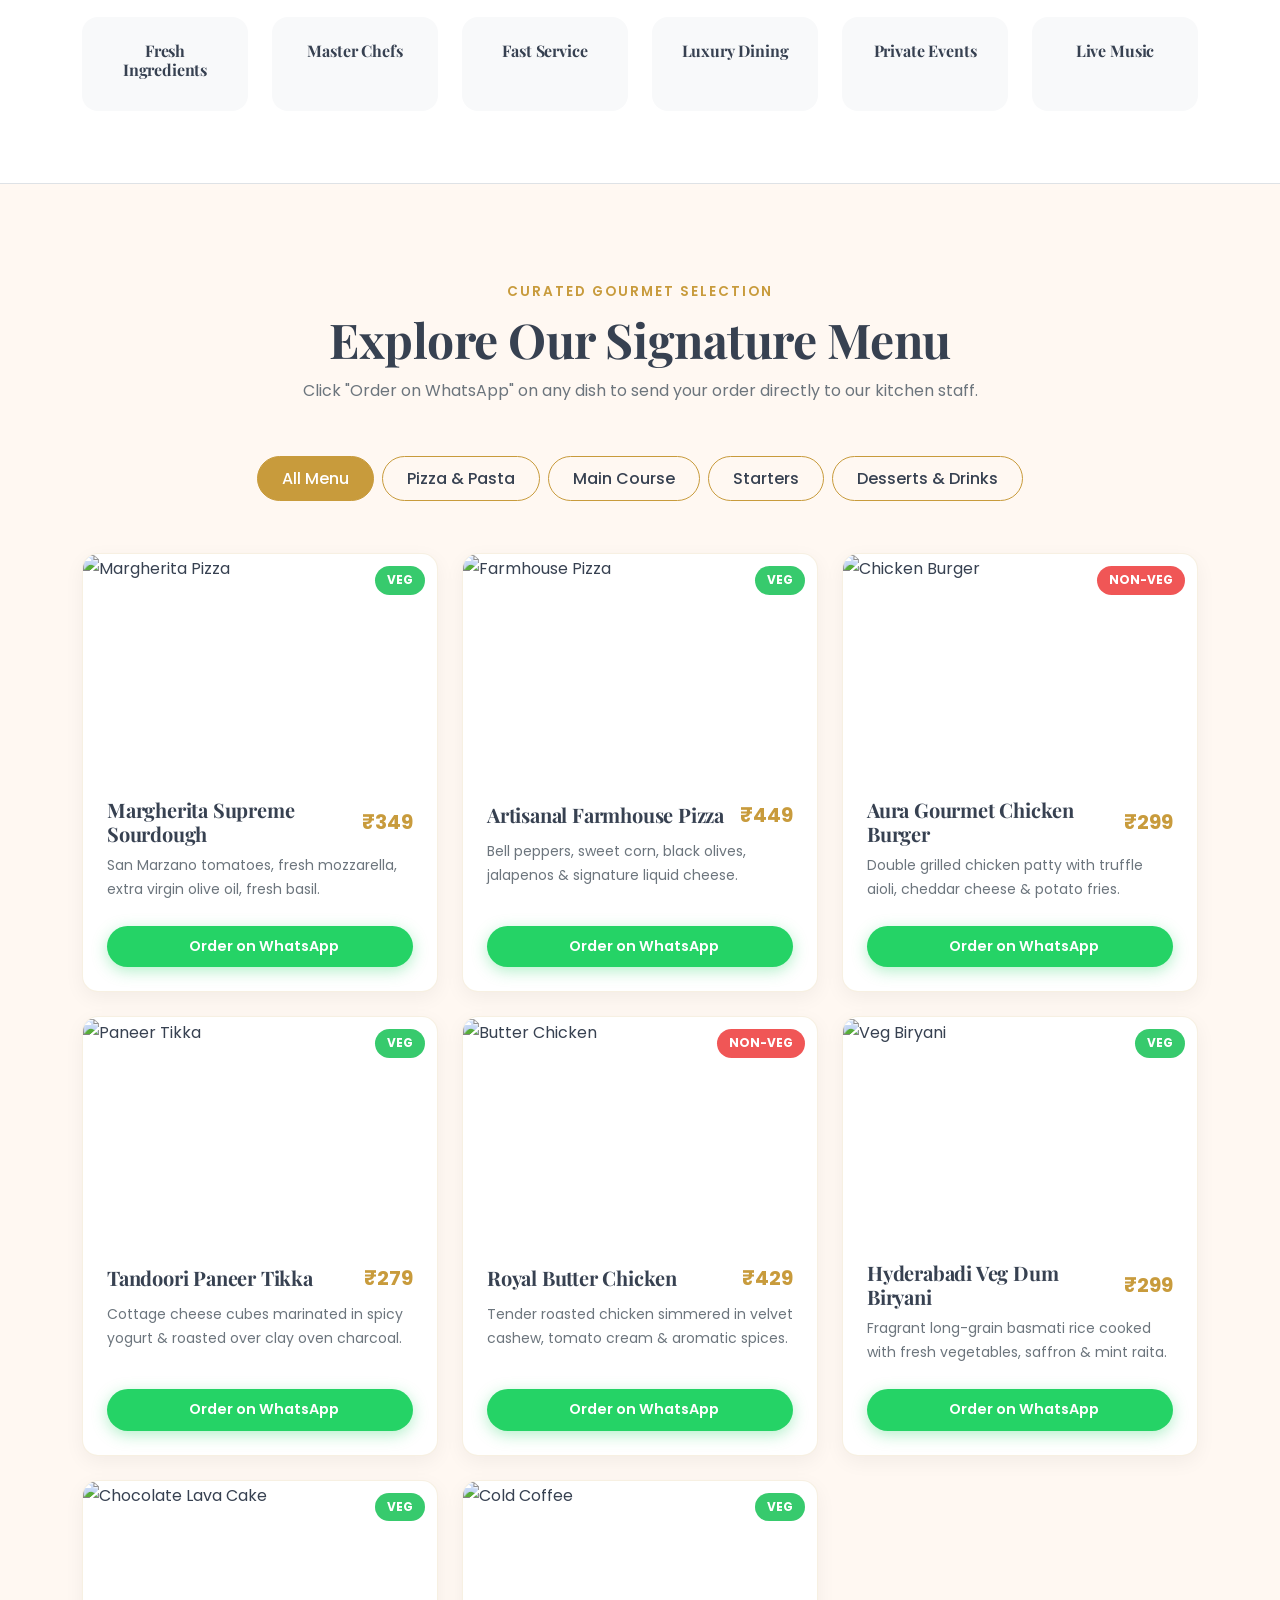
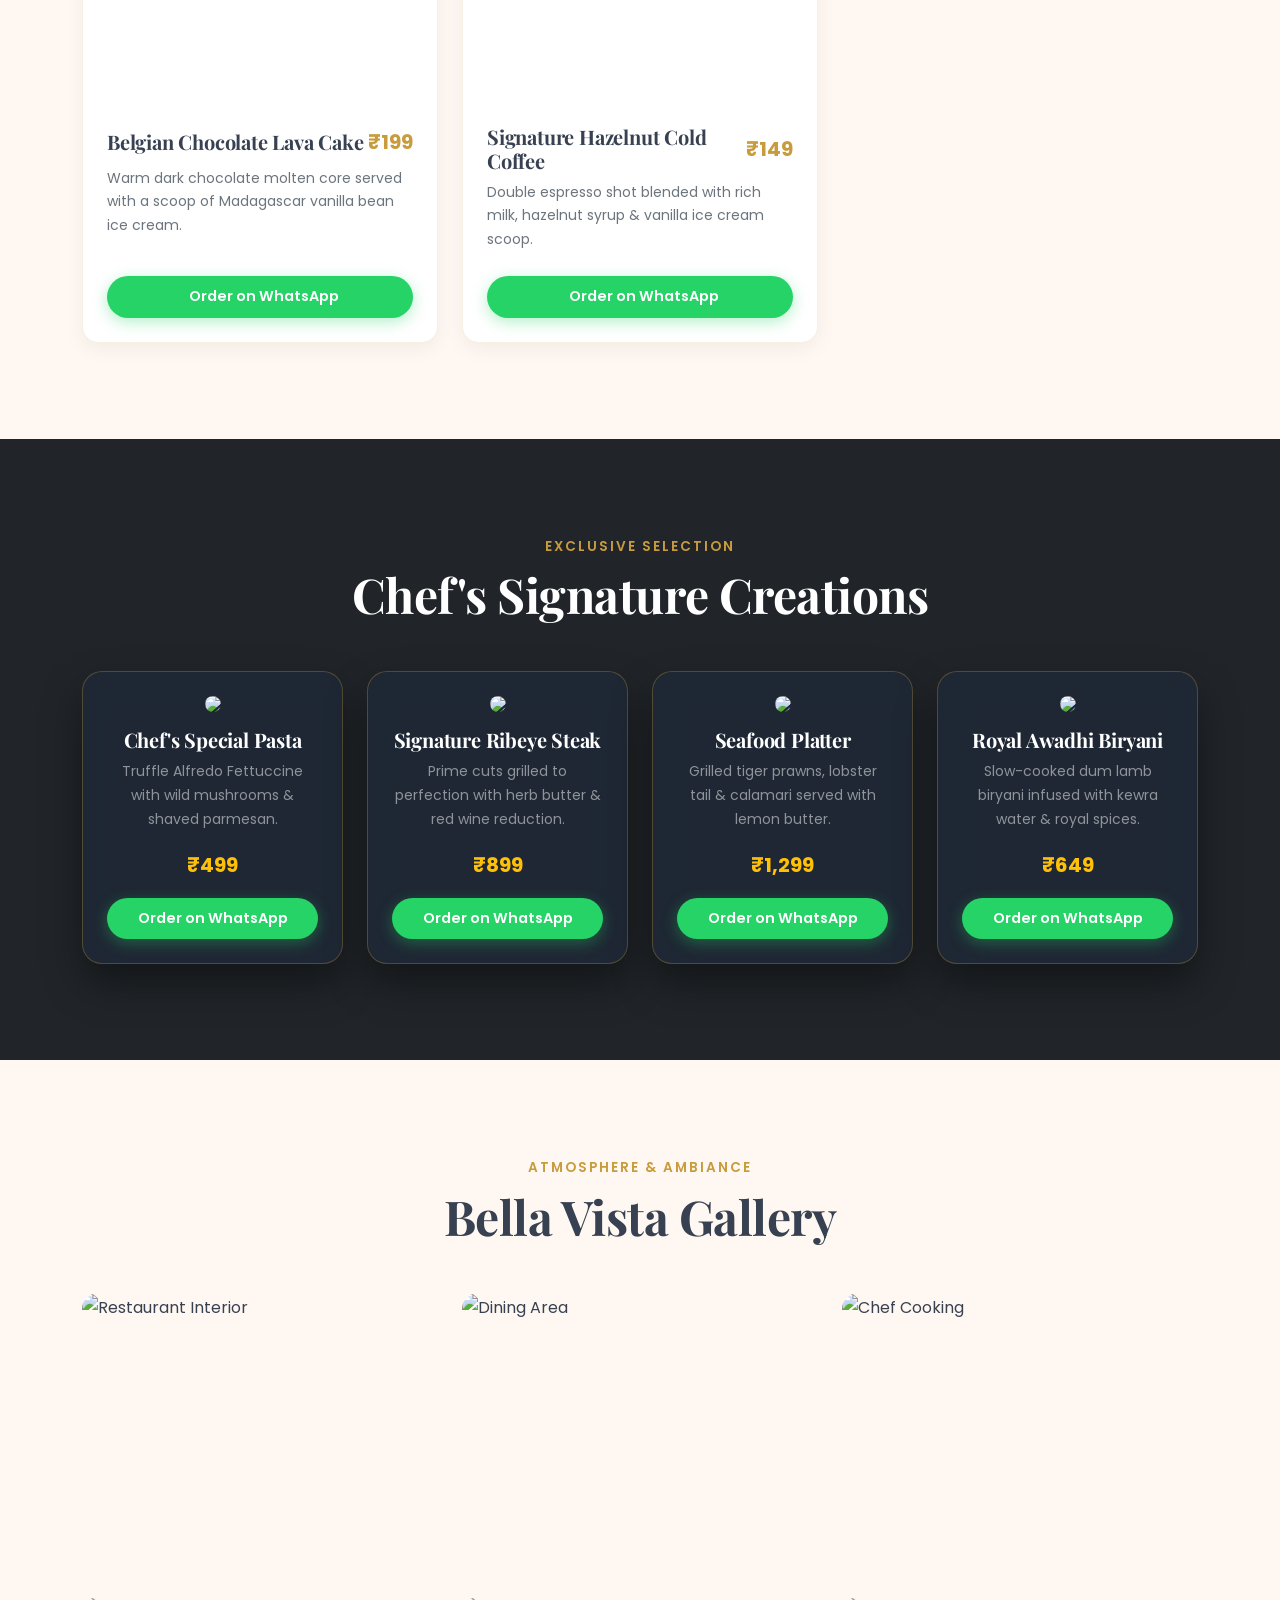
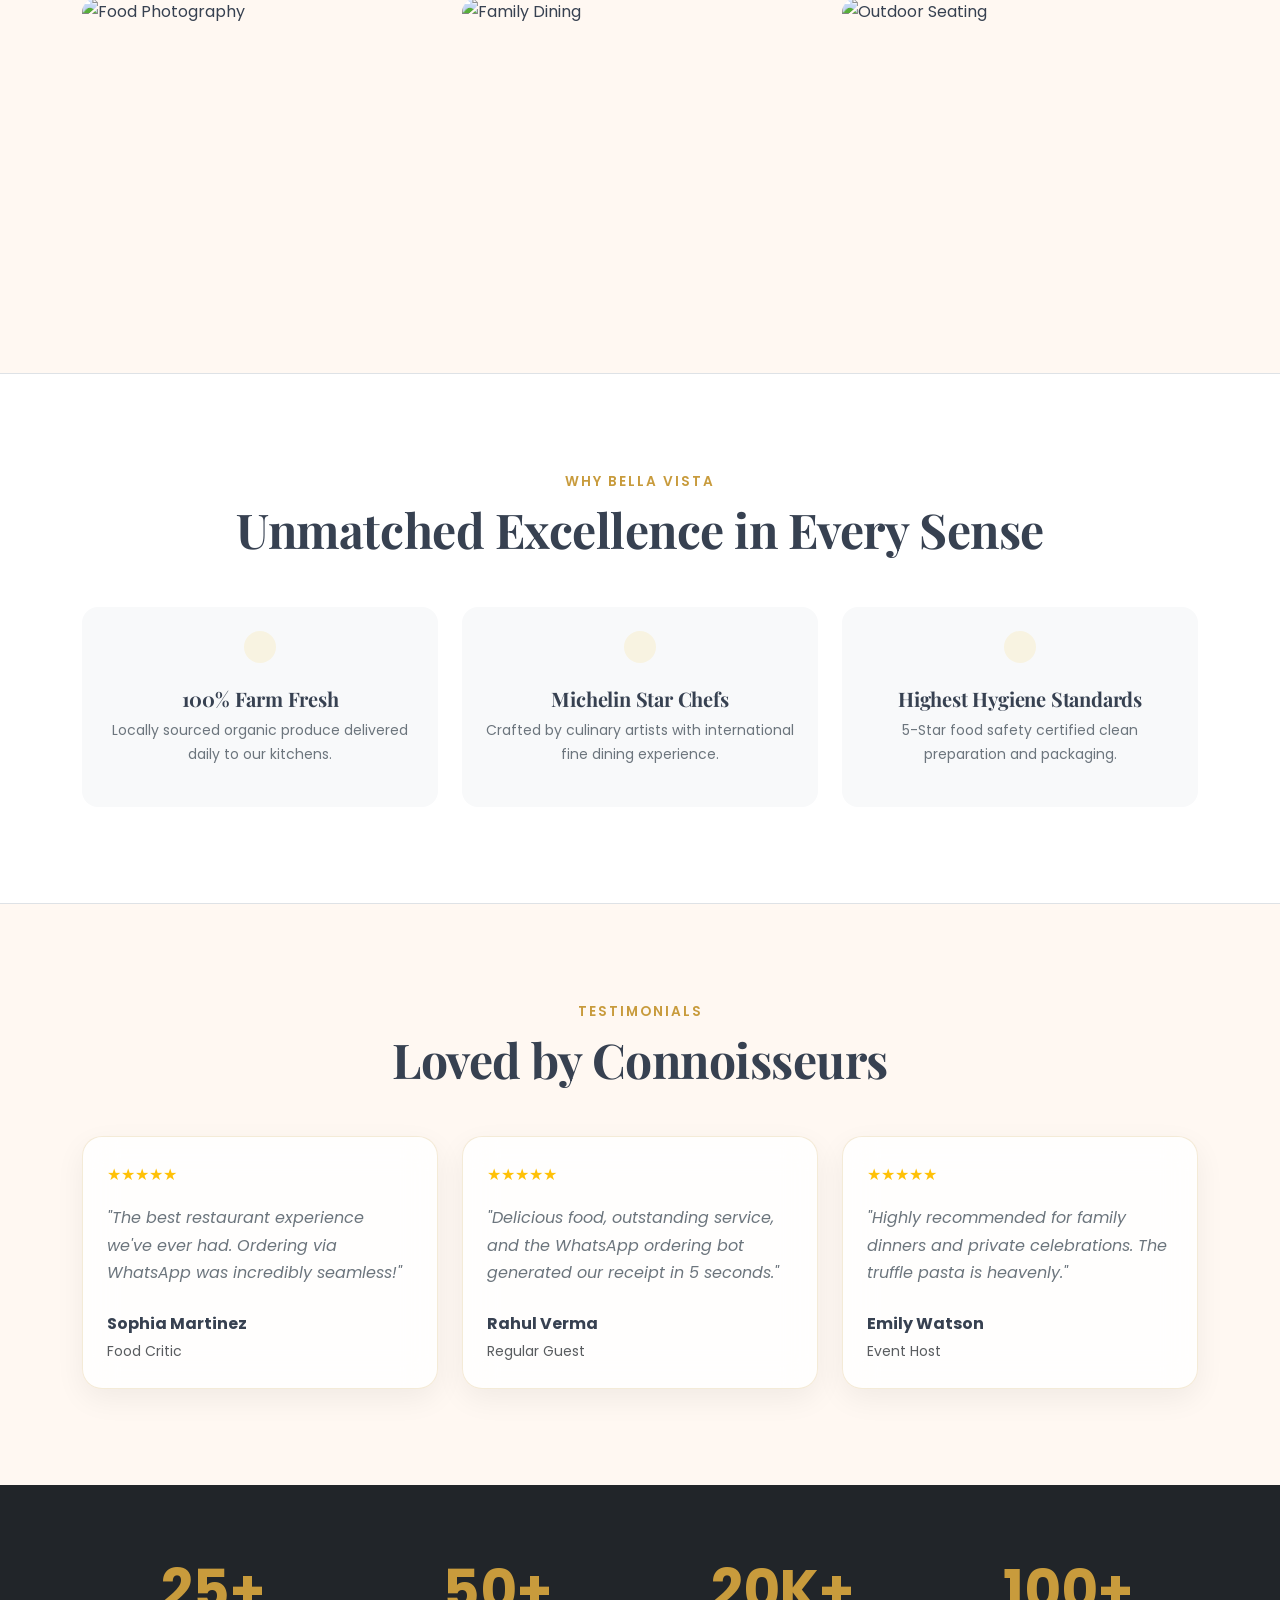
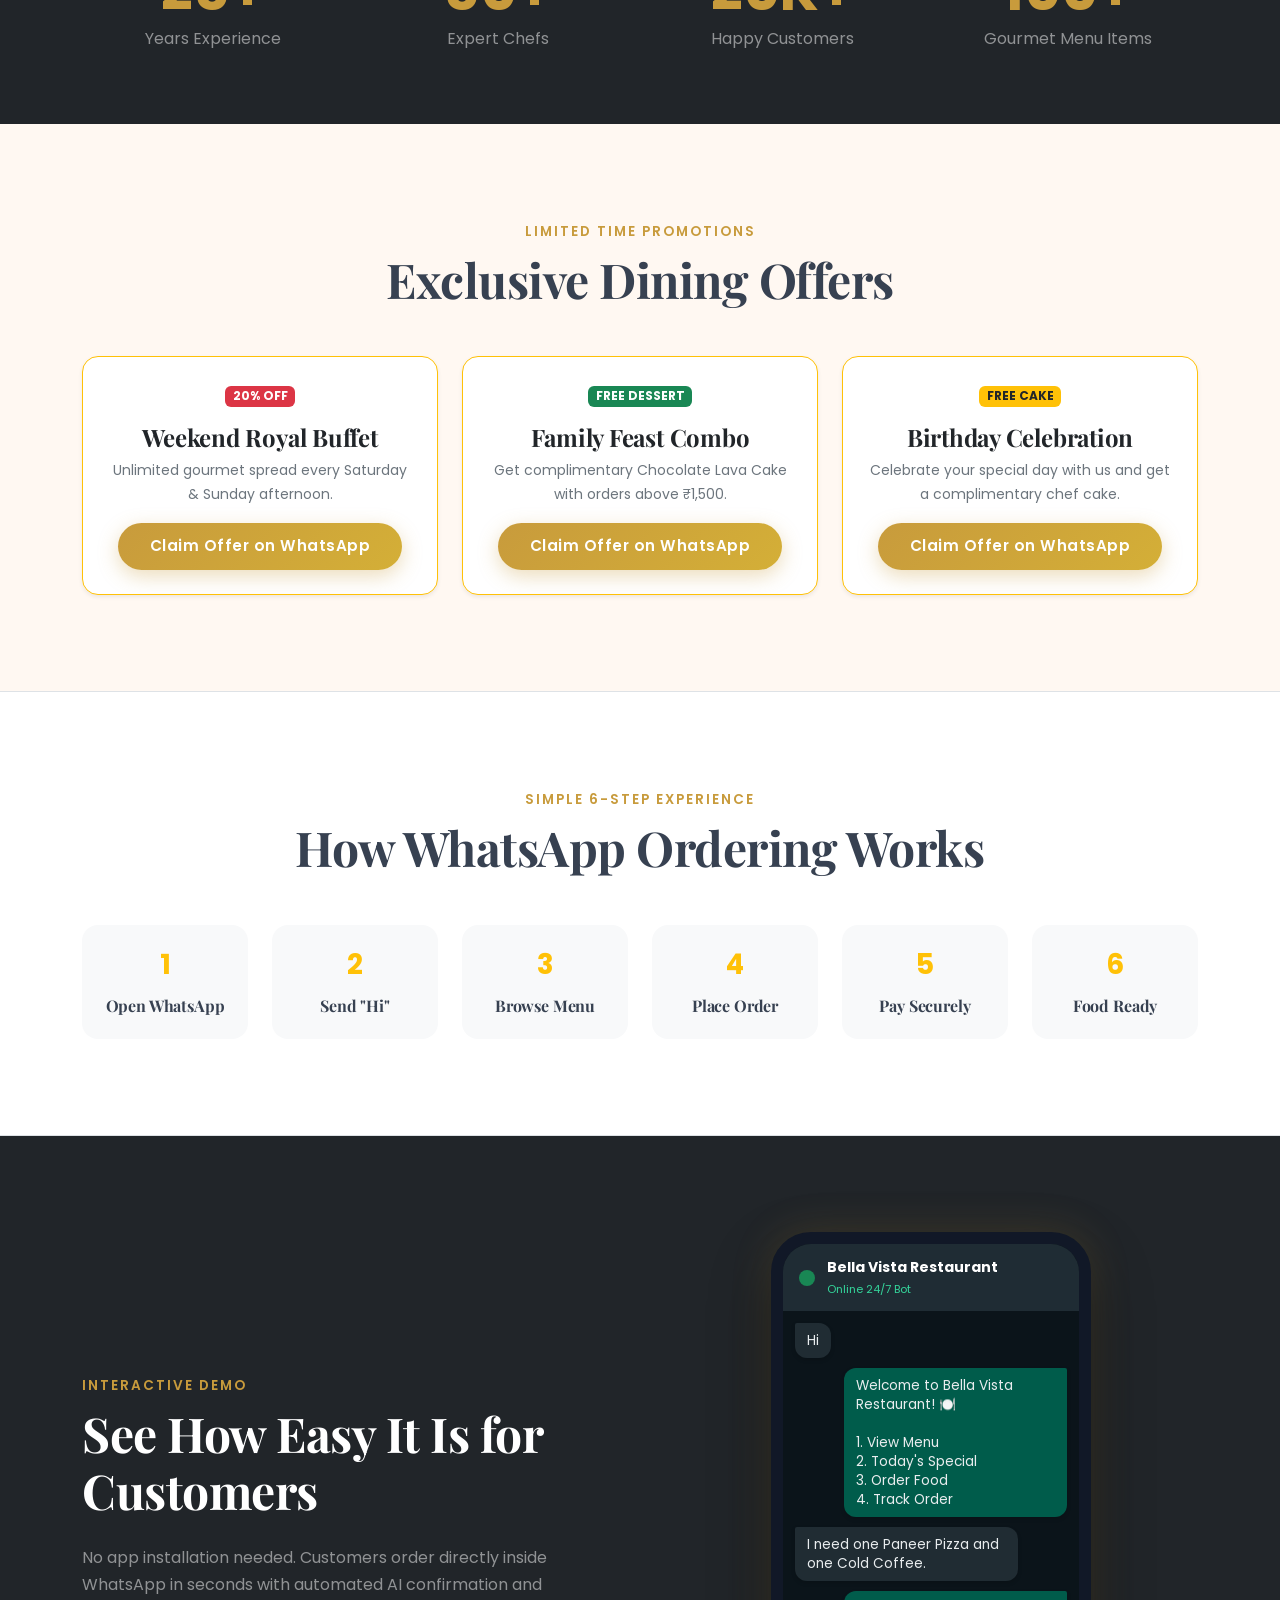
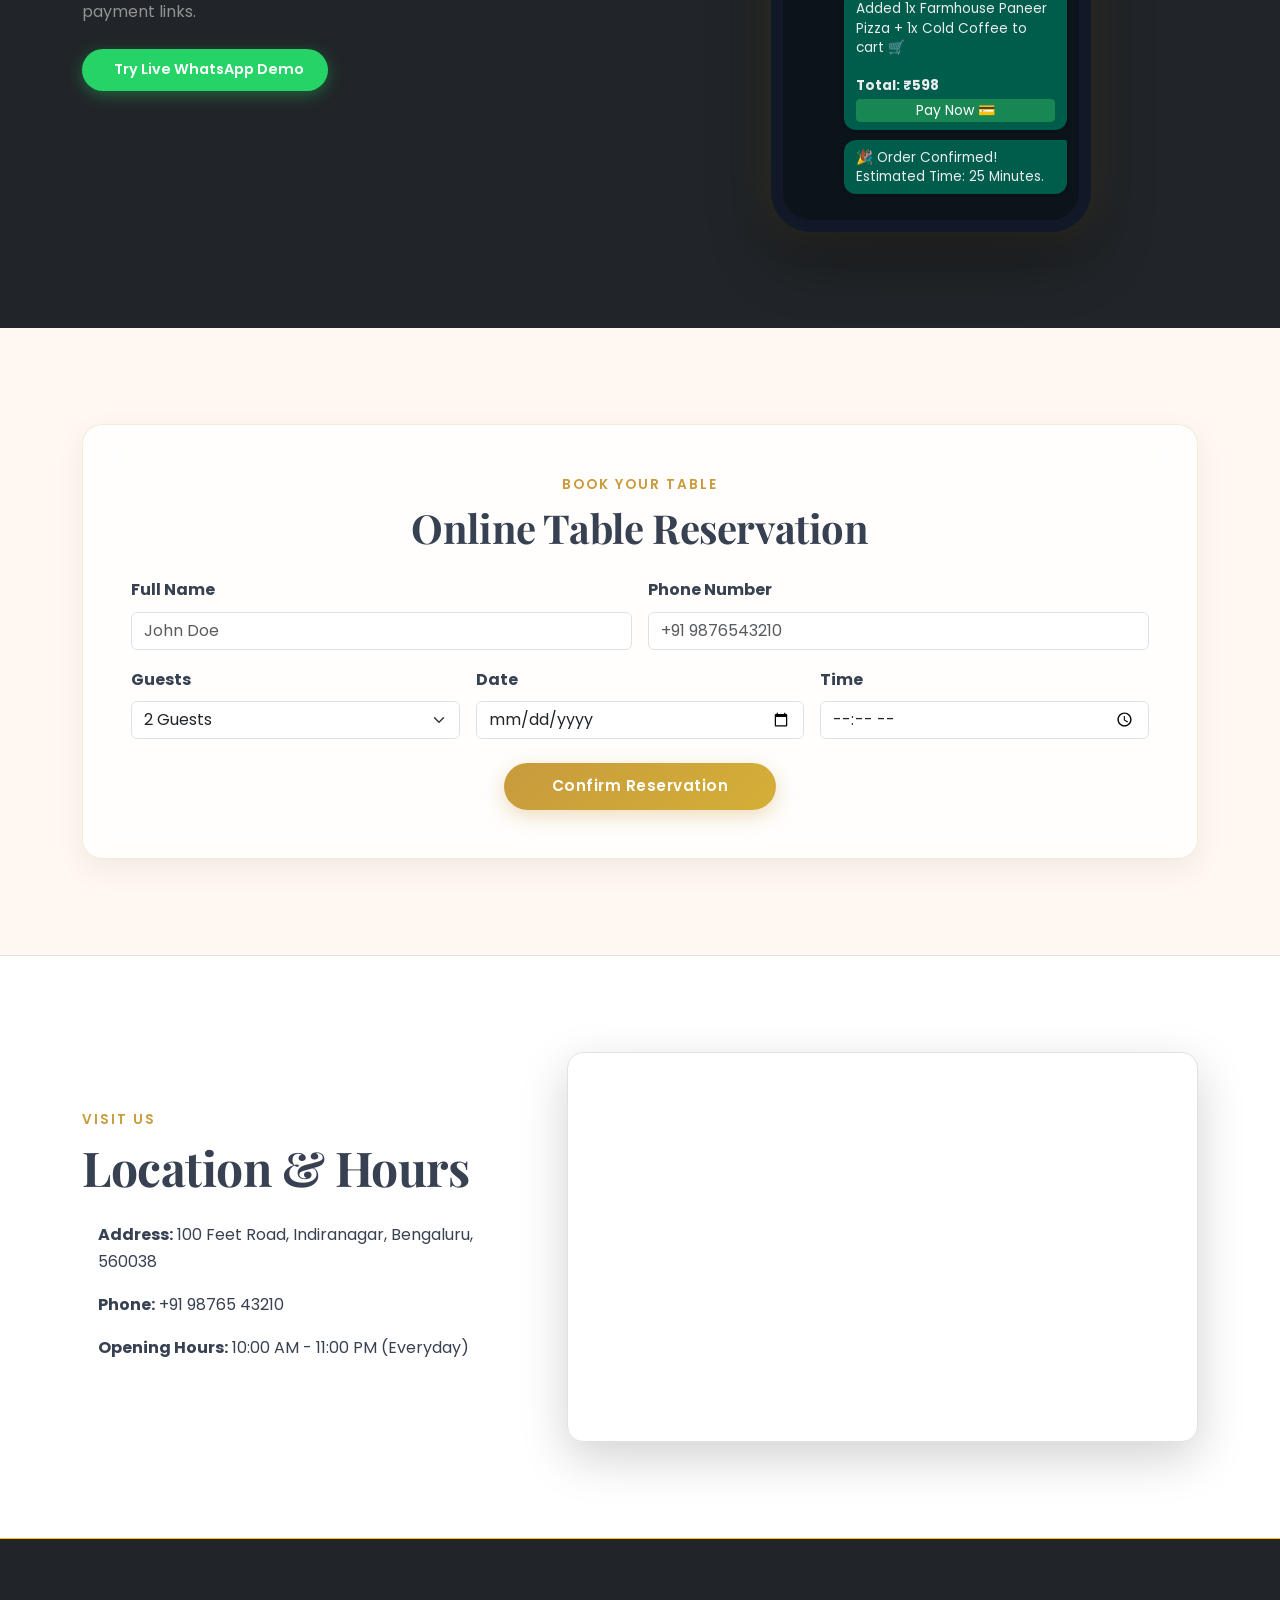
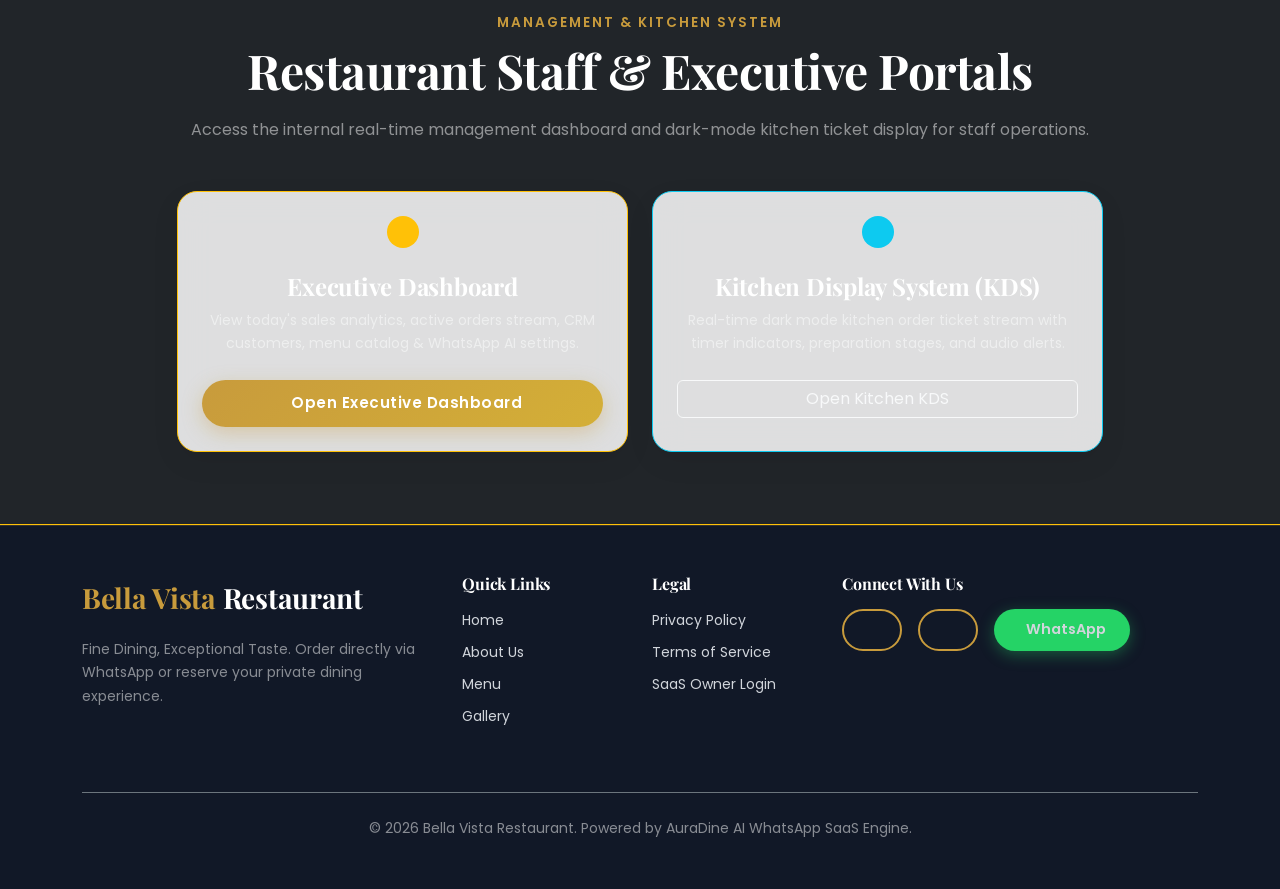
==== commit 90344244: "add" ====
--- a/frontend/index.html
+++ b/frontend/index.html
@@ -43,9 +43,10 @@
                     <li class="nav-item"><a class="nav-link" href="#menu">Menu</a></li>
                     <li class="nav-item"><a class="nav-link" href="#specials">Chef Specials</a></li>
                     <li class="nav-item"><a class="nav-link" href="#gallery">Gallery</a></li>
-                    <li class="nav-item"><a class="nav-link" href="#reviews">Reviews</a></li>
-                    <li class="nav-item"><a class="nav-link" href="#contact">Contact</a></li>
+                    <li class="nav-item"><a class="nav-link text-warning fw-semibold" href="dashboard.html" target="_blank"><i data-lucide="layout-dashboard" class="d-inline w-4"></i> Dashboard</a></li>
+                    <li class="nav-item"><a class="nav-link text-info fw-semibold" href="kitchen.html" target="_blank"><i data-lucide="chef-hat" class="d-inline w-4"></i> Kitchen KDS</a></li>
                 </ul>
+
 
                 <div class="d-flex align-items-center gap-3">
                     <button class="btn btn-outline-gold btn-sm d-none d-xl-inline-flex" data-bs-toggle="modal" data-bs-target="#reserveModal">
@@ -833,8 +834,50 @@
     </section>
 
     <!-- ==============================================================================
+         15. SAAS MANAGEMENT & STAFF PORTALS
+         ============================================================================== -->
+    <section class="py-5 bg-dark text-white border-top border-bottom border-warning border-opacity-20">
+        <div class="container py-4 text-center">
+            <span class="subheading-gold">MANAGEMENT & KITCHEN SYSTEM</span>
+            <h2 class="display-5 fw-bold text-white mb-3">Restaurant Staff & Executive Portals</h2>
+            <p class="text-white-50 max-w-2xl mx-auto mb-5">
+                Access the internal real-time management dashboard and dark-mode kitchen ticket display for staff operations.
+            </p>
+
+            <div class="row g-4 justify-content-center">
+                <div class="col-md-5">
+                    <div class="glass-luxury-card p-4 h-100 text-center border border-warning border-opacity-30">
+                        <div class="p-3 bg-warning bg-opacity-20 text-warning rounded-circle d-inline-block mb-3">
+                            <i data-lucide="layout-dashboard" class="w-8 h-8"></i>
+                        </div>
+                        <h4 class="fw-bold text-white mb-2">Executive Dashboard</h4>
+                        <p class="text-white-50 small mb-4">View today's sales analytics, active orders stream, CRM customers, menu catalog & WhatsApp AI settings.</p>
+                        <a href="dashboard.html" target="_blank" class="btn btn-gold w-100">
+                            <i data-lucide="external-link"></i> Open Executive Dashboard
+                        </a>
+                    </div>
+                </div>
+
+                <div class="col-md-5">
+                    <div class="glass-luxury-card p-4 h-100 text-center border border-info border-opacity-30">
+                        <div class="p-3 bg-info bg-opacity-20 text-info rounded-circle d-inline-block mb-3">
+                            <i data-lucide="chef-hat" class="w-8 h-8"></i>
+                        </div>
+                        <h4 class="fw-bold text-white mb-2">Kitchen Display System (KDS)</h4>
+                        <p class="text-white-50 small mb-4">Real-time dark mode kitchen order ticket stream with timer indicators, preparation stages, and audio alerts.</p>
+                        <a href="kitchen.html" target="_blank" class="btn btn-outline-light w-100">
+                            <i data-lucide="external-link"></i> Open Kitchen KDS
+                        </a>
+                    </div>
+                </div>
+            </div>
+        </div>
+    </section>
+
+    <!-- ==============================================================================
          16. FOOTER
          ============================================================================== -->
+
     <footer class="luxury-footer py-5">
         <div class="container">
             <div class="row g-4 mb-5">
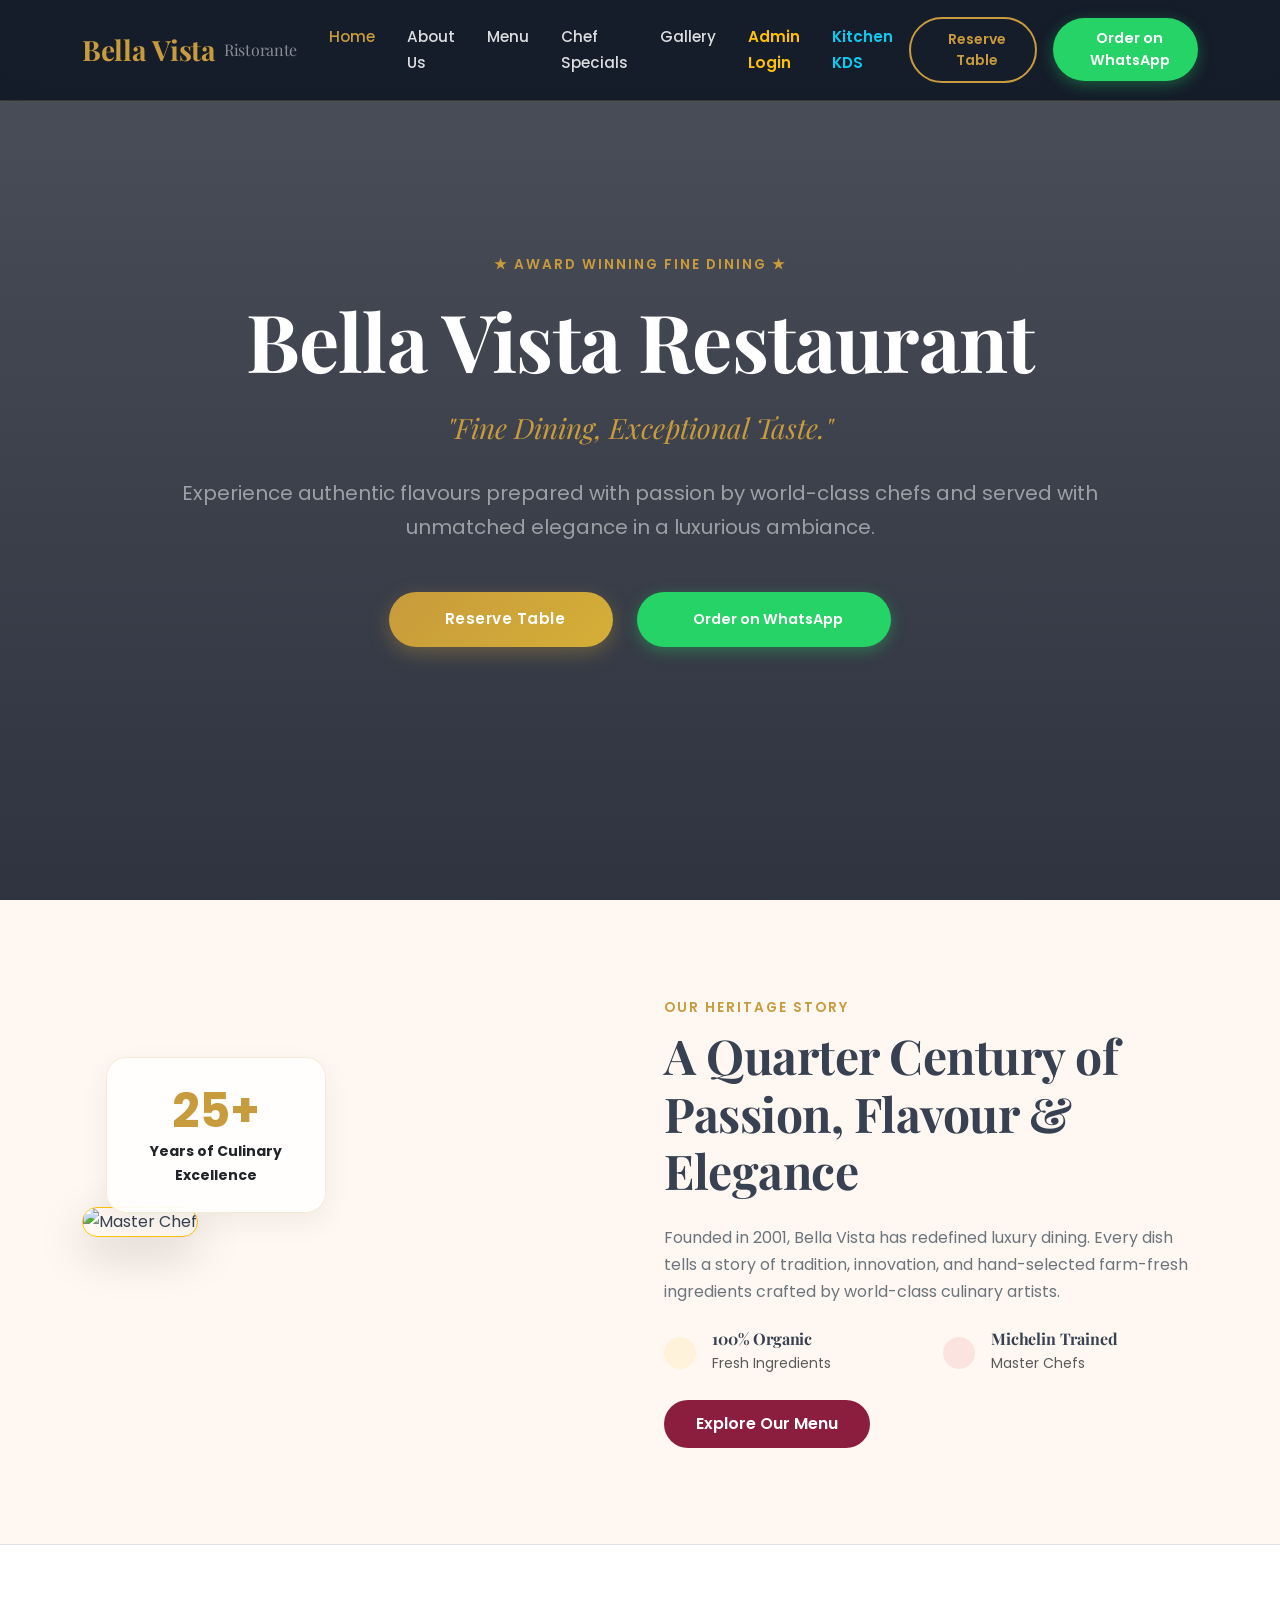
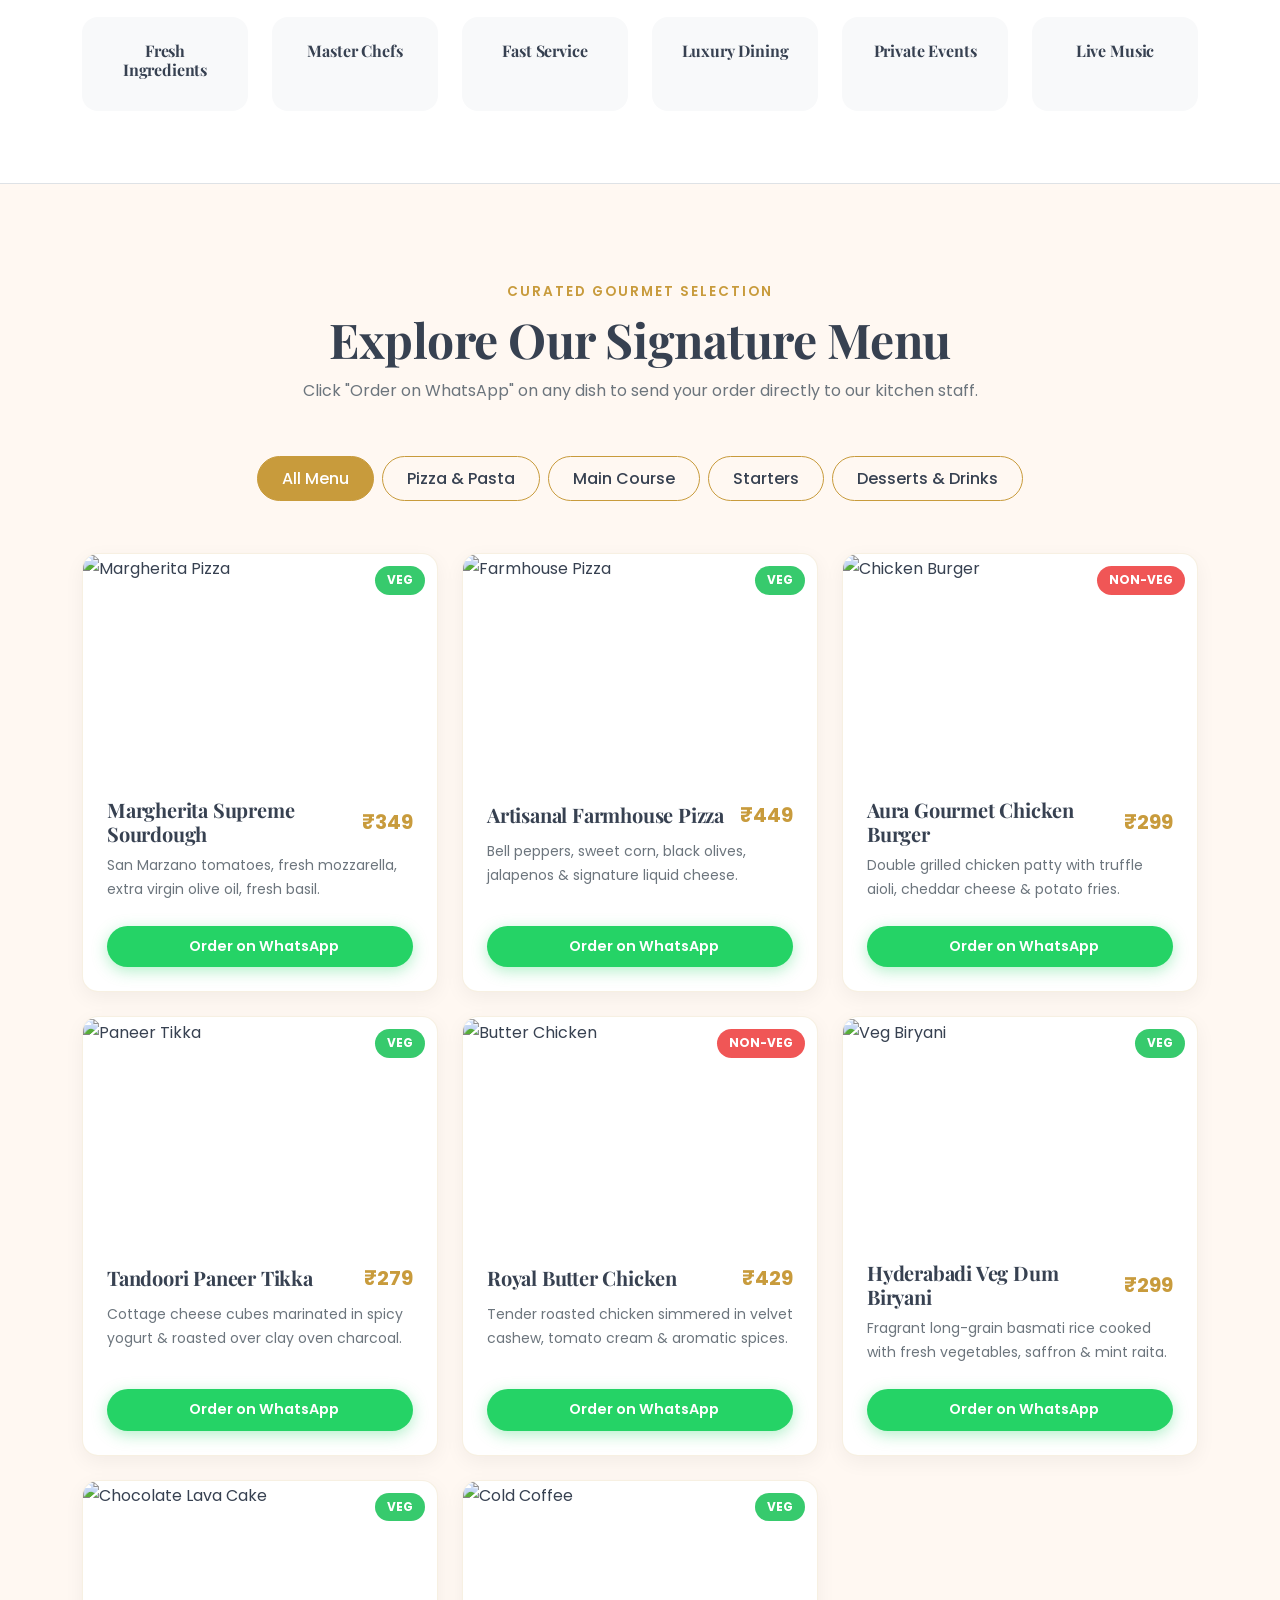
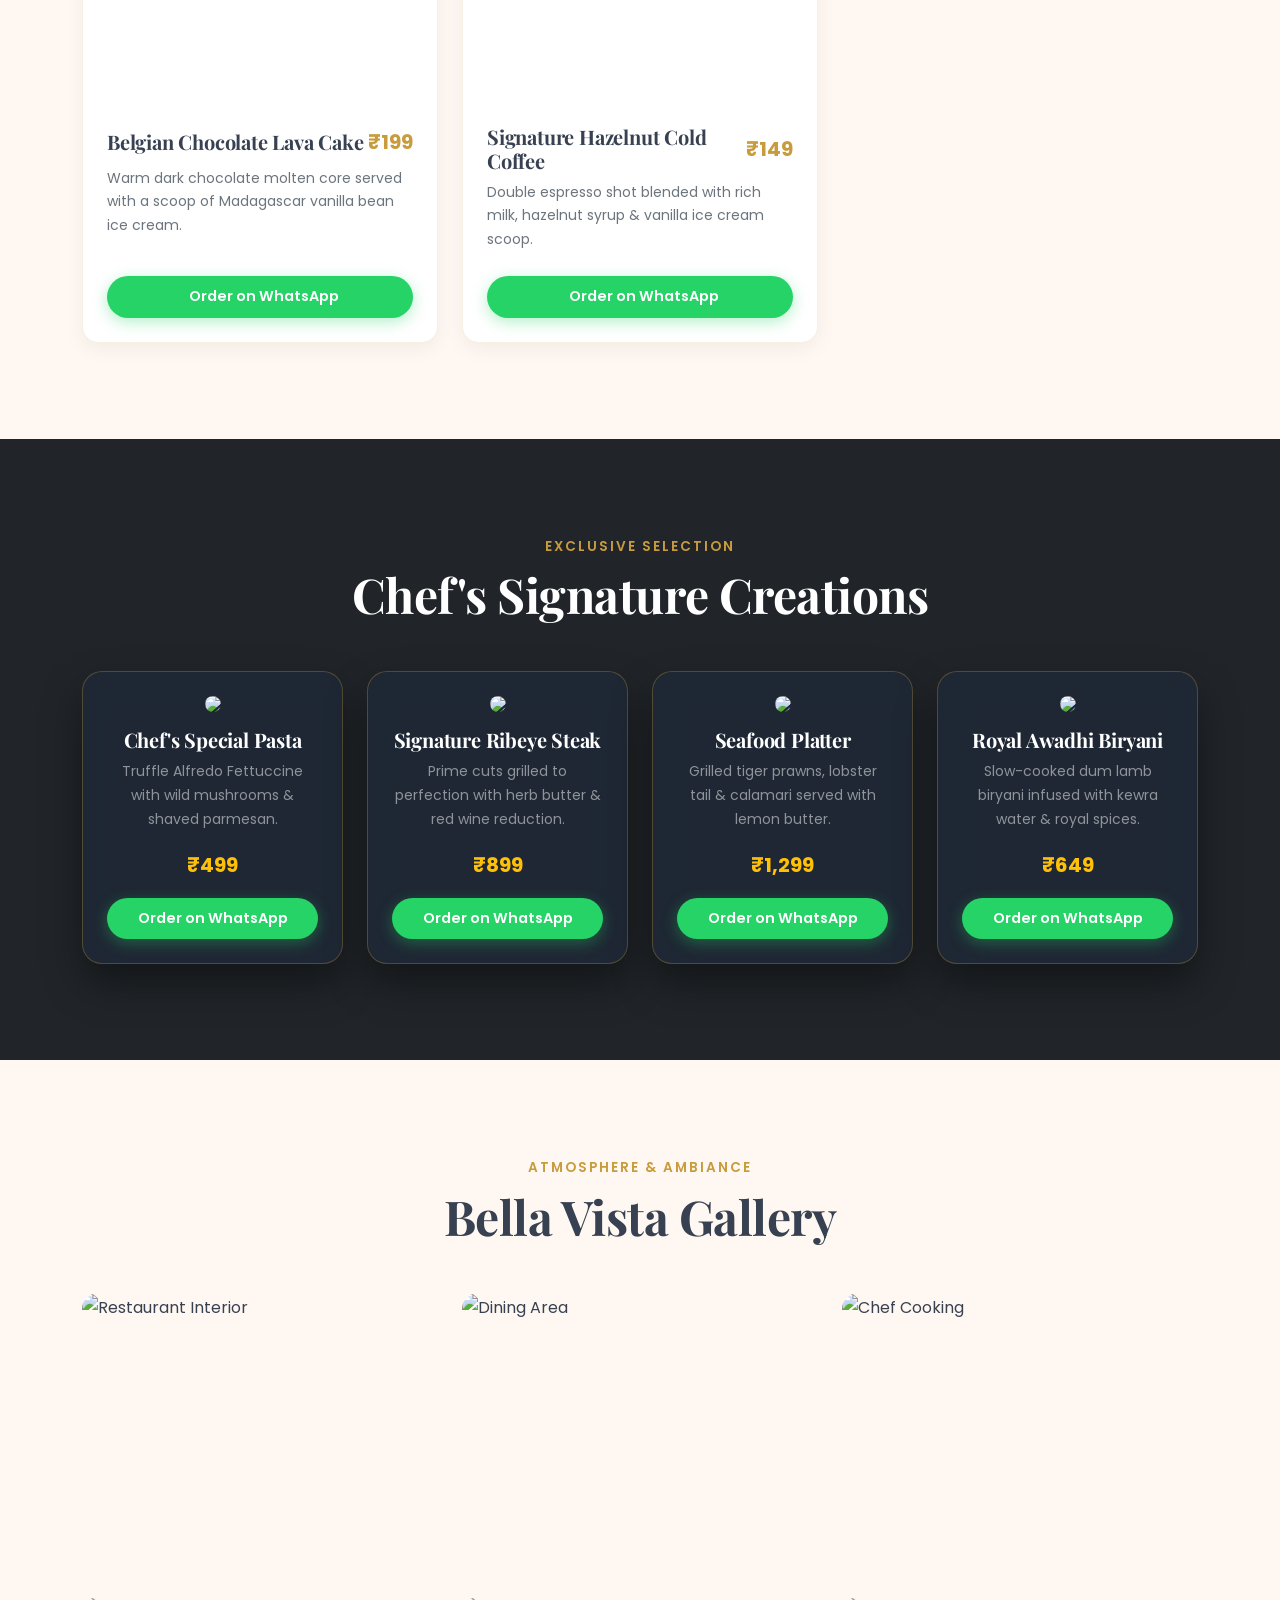
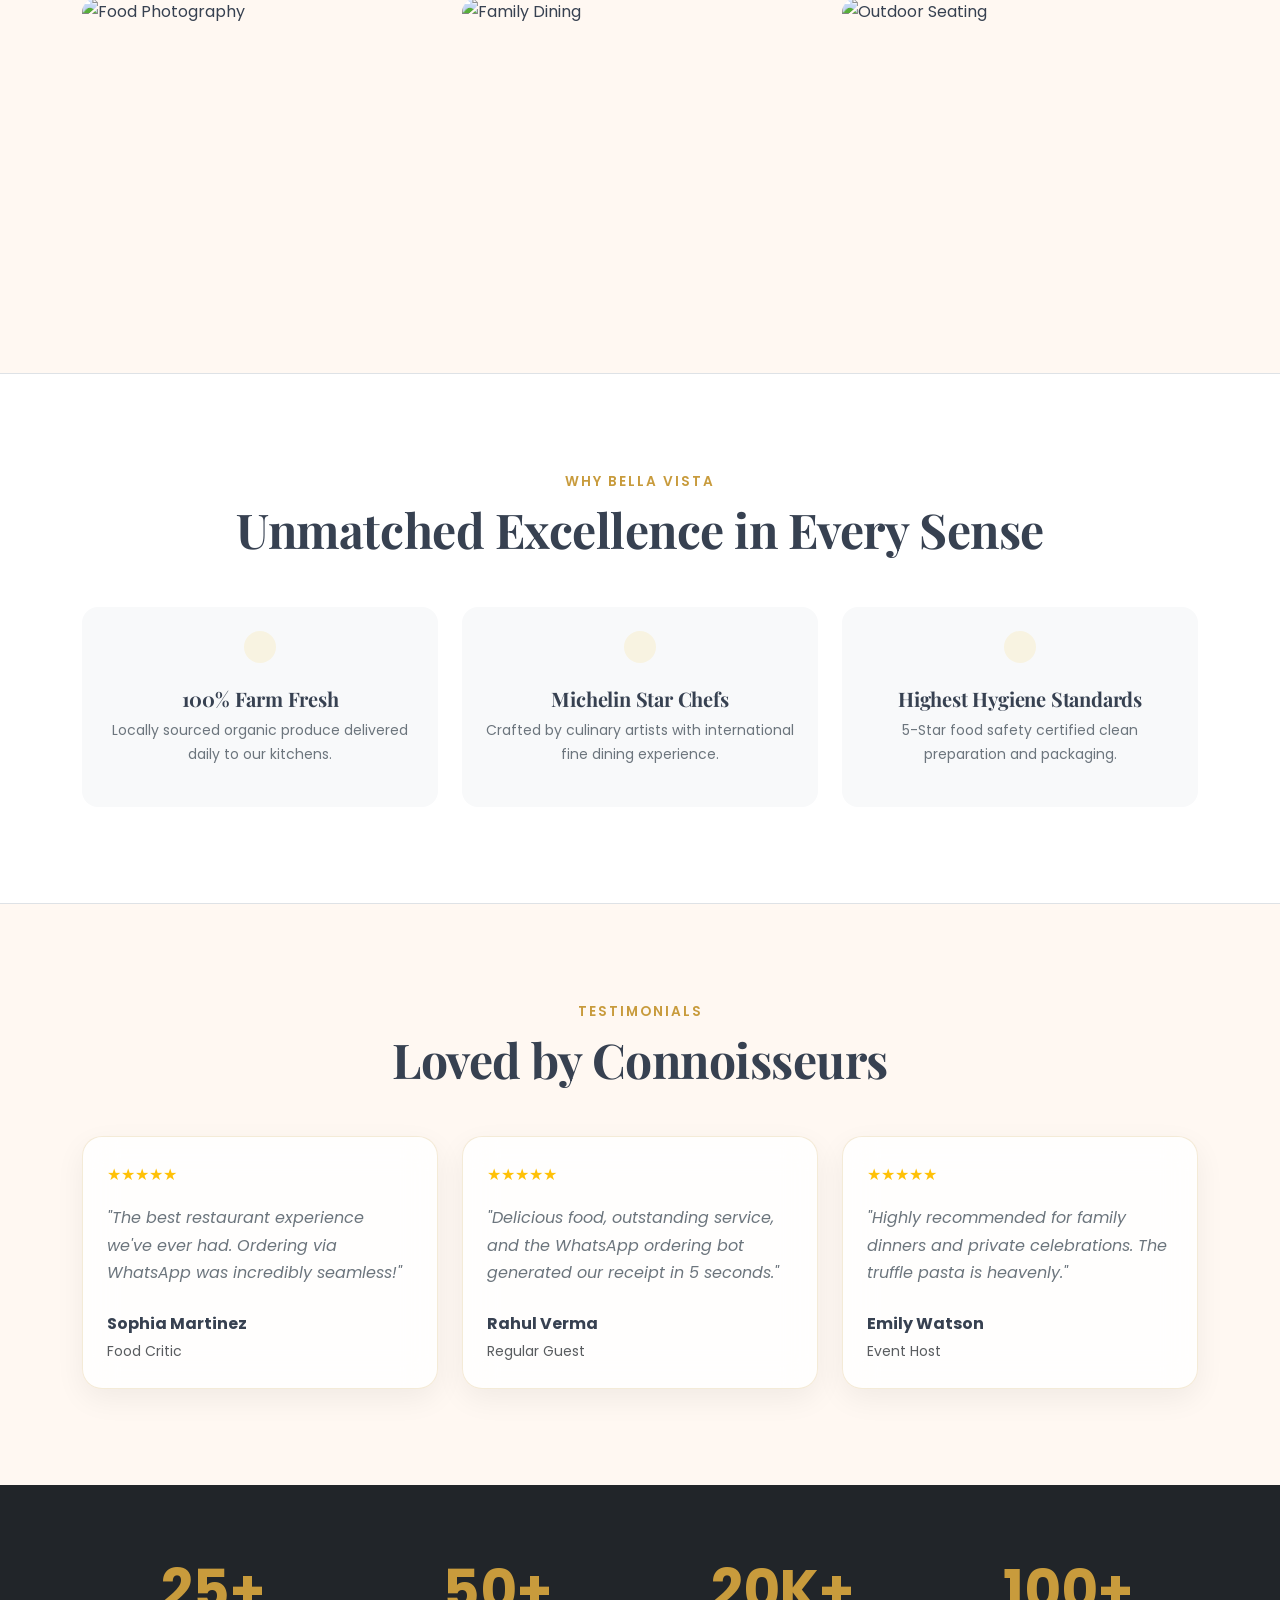
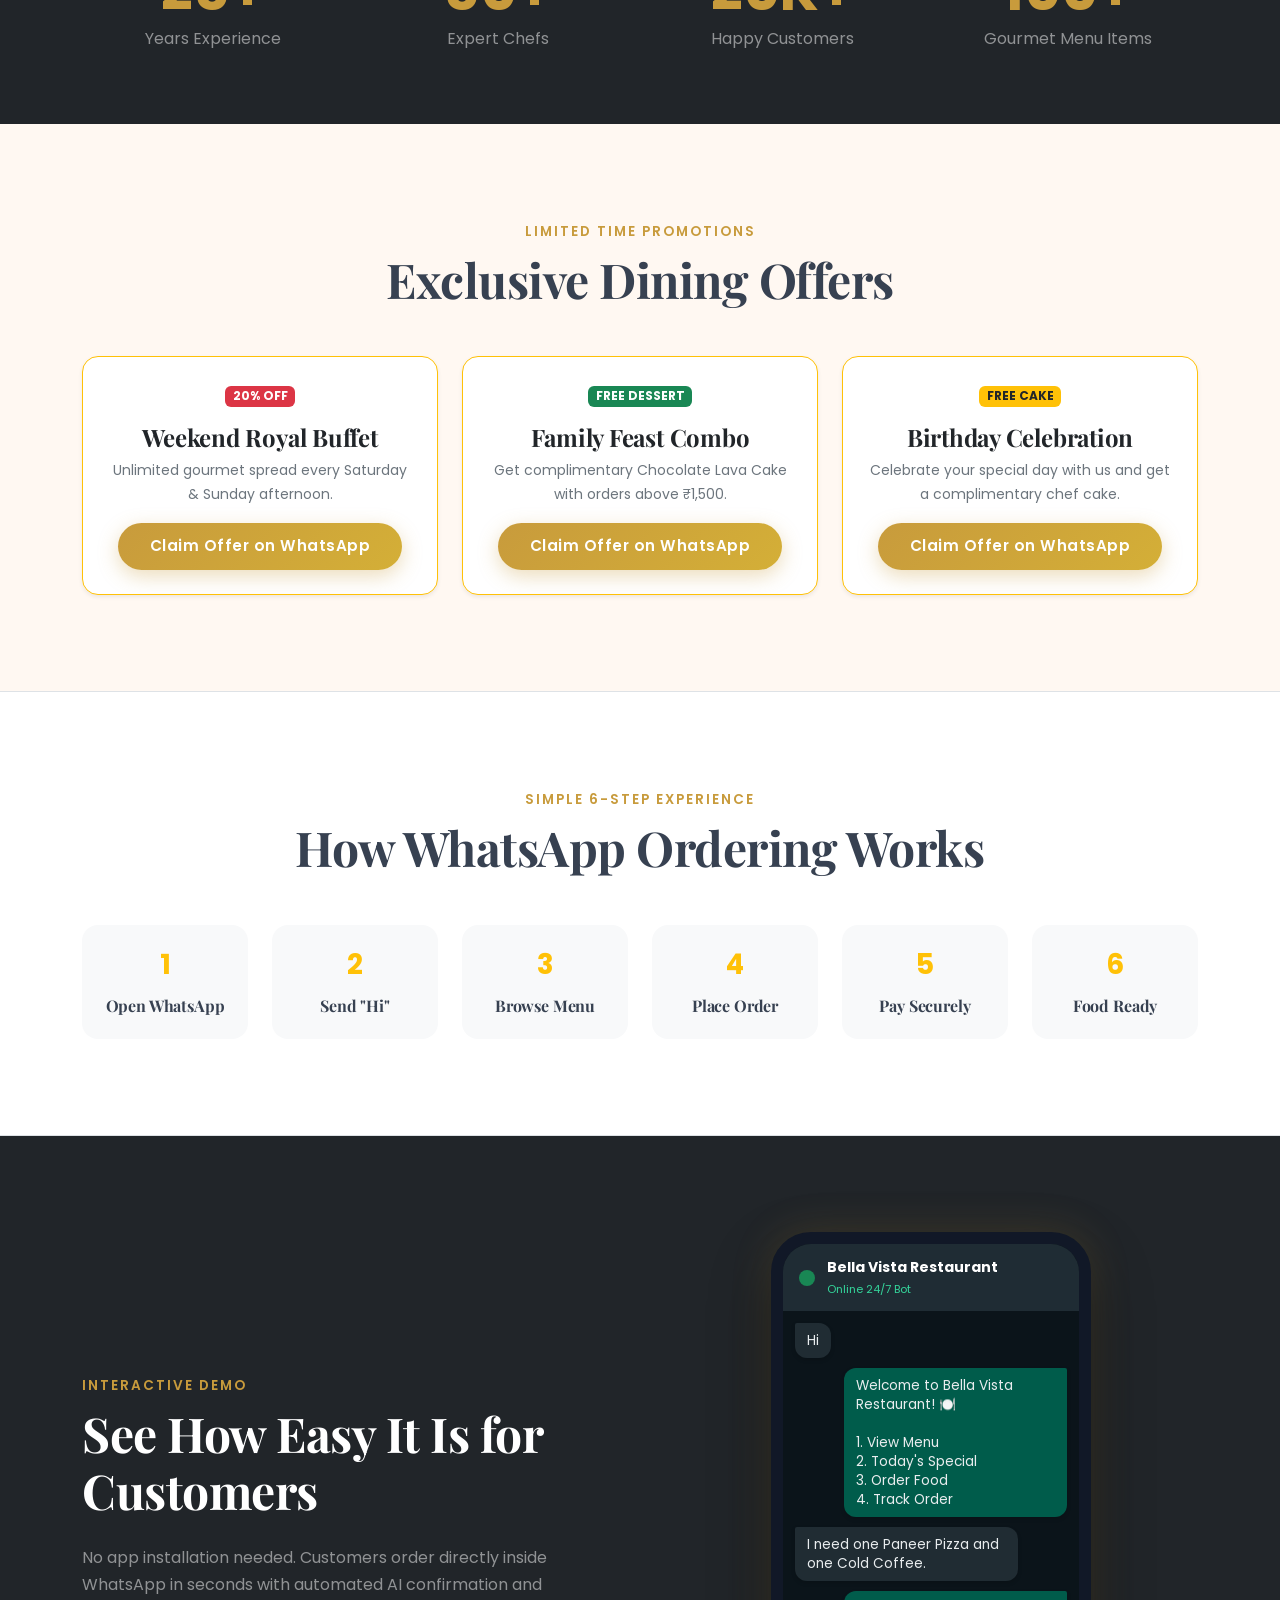
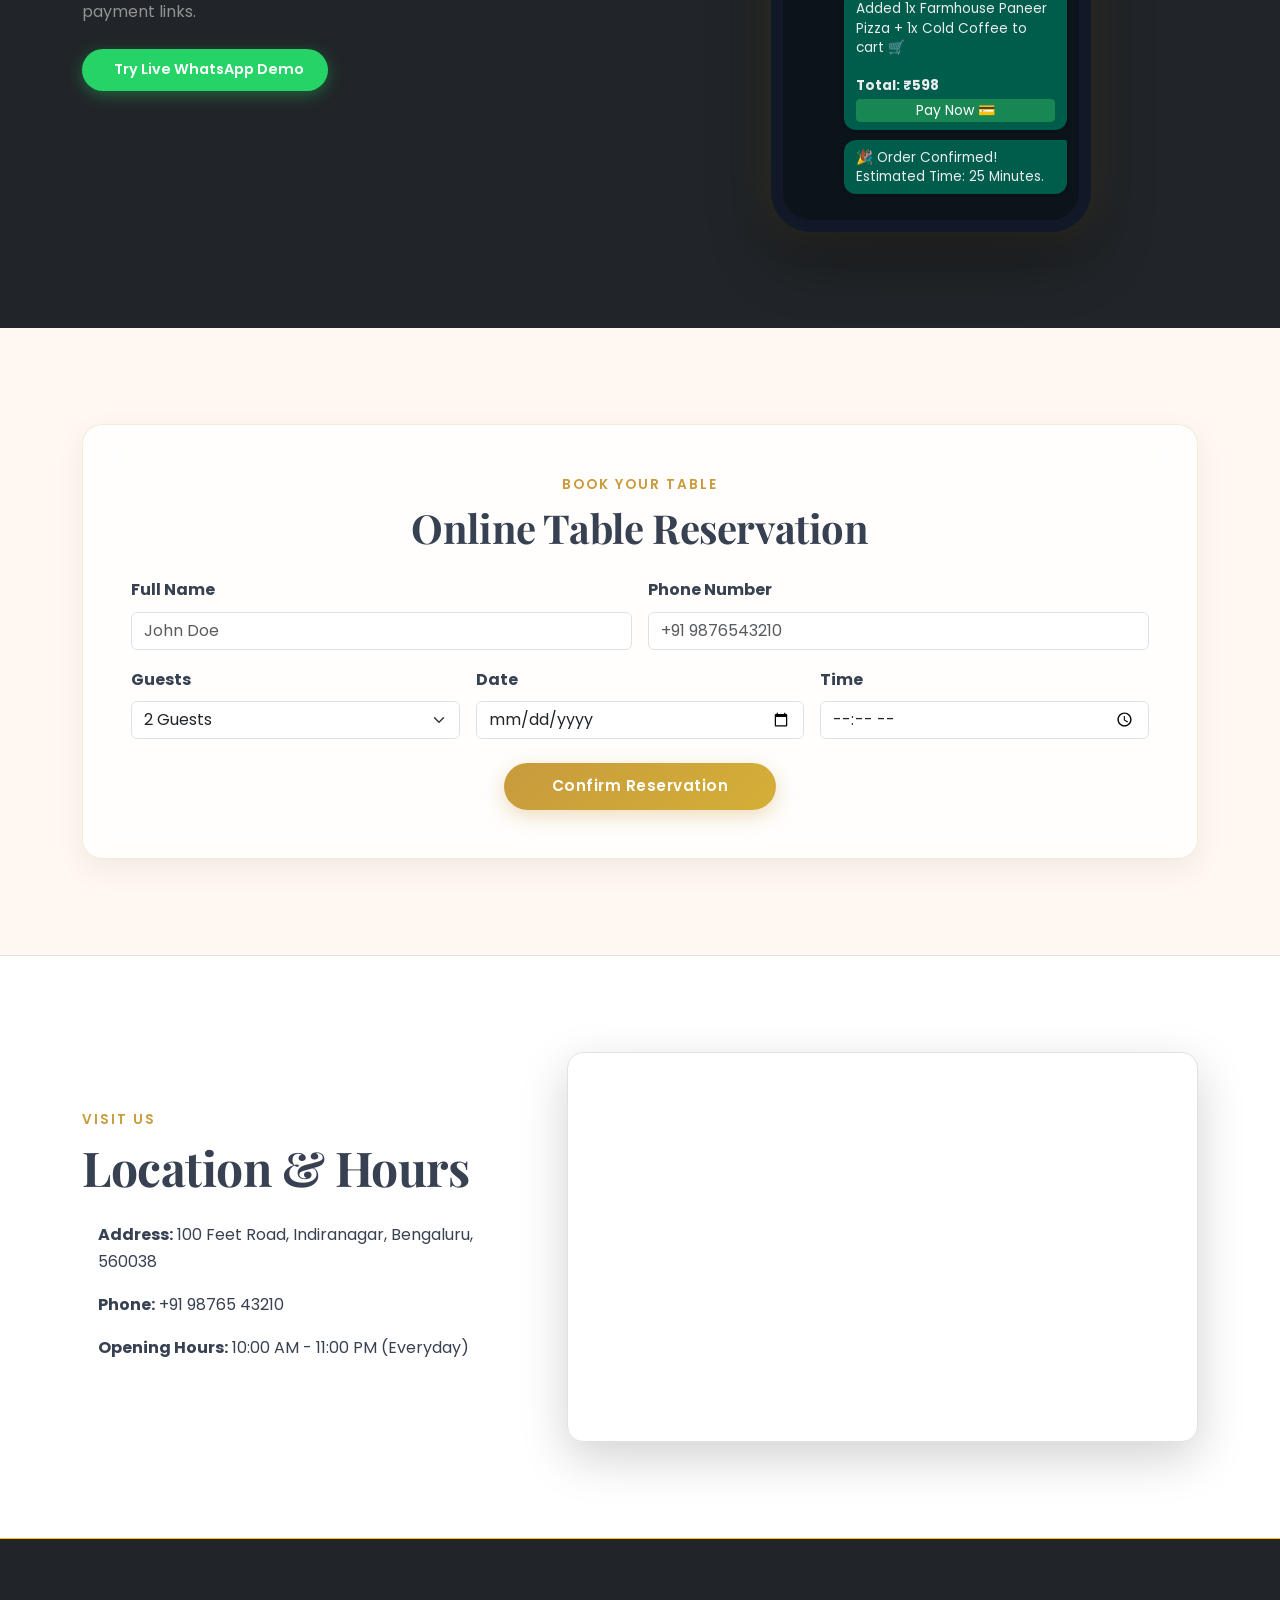
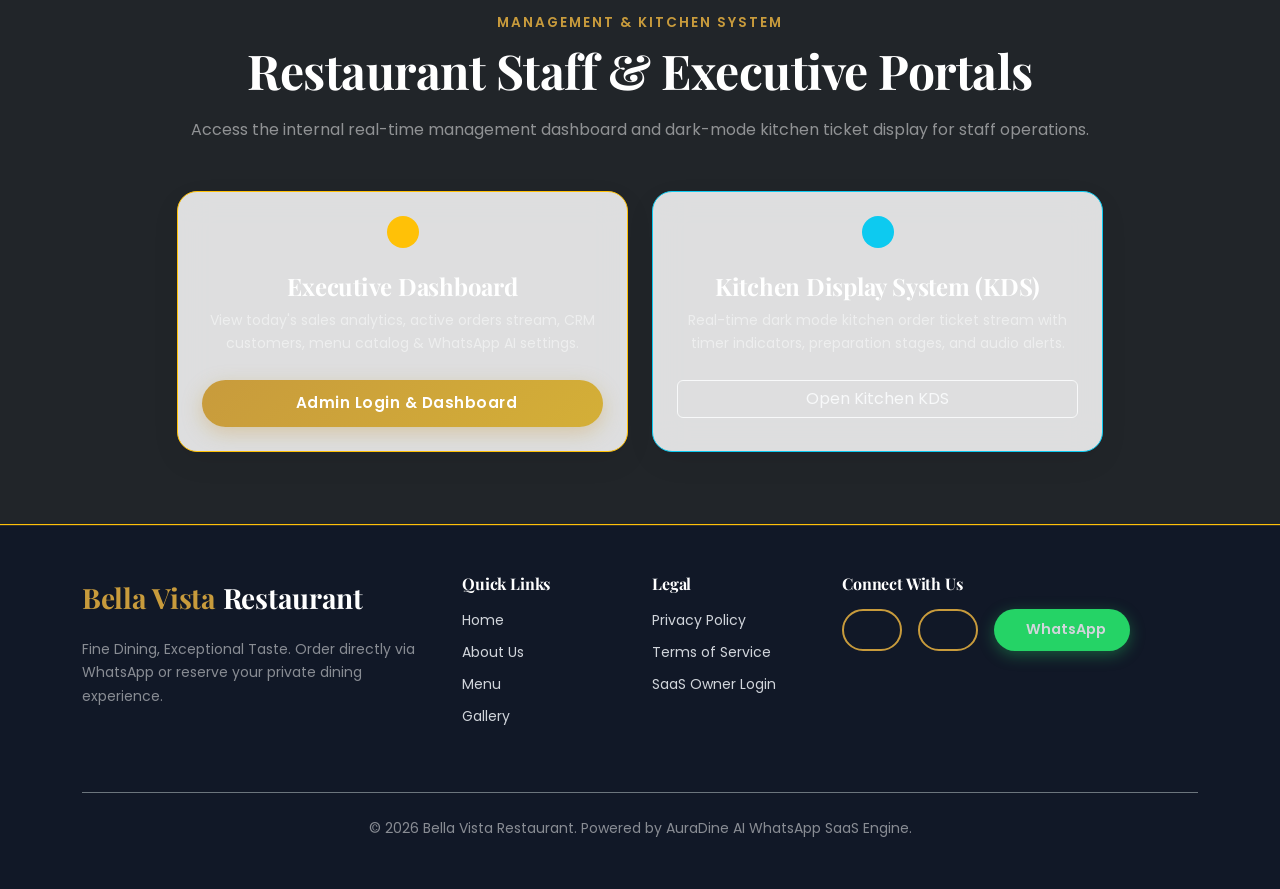
==== commit 5700c540: "aa" ====
--- a/frontend/index.html
+++ b/frontend/index.html
@@ -43,9 +43,10 @@
                     <li class="nav-item"><a class="nav-link" href="#menu">Menu</a></li>
                     <li class="nav-item"><a class="nav-link" href="#specials">Chef Specials</a></li>
                     <li class="nav-item"><a class="nav-link" href="#gallery">Gallery</a></li>
-                    <li class="nav-item"><a class="nav-link text-warning fw-semibold" href="dashboard.html" target="_blank"><i data-lucide="layout-dashboard" class="d-inline w-4"></i> Dashboard</a></li>
+                    <li class="nav-item"><a class="nav-link text-warning fw-semibold" href="login.html"><i data-lucide="shield-check" class="d-inline w-4"></i> Admin Login</a></li>
                     <li class="nav-item"><a class="nav-link text-info fw-semibold" href="kitchen.html" target="_blank"><i data-lucide="chef-hat" class="d-inline w-4"></i> Kitchen KDS</a></li>
                 </ul>
+
 
 
                 <div class="d-flex align-items-center gap-3">
@@ -852,9 +853,10 @@
                         </div>
                         <h4 class="fw-bold text-white mb-2">Executive Dashboard</h4>
                         <p class="text-white-50 small mb-4">View today's sales analytics, active orders stream, CRM customers, menu catalog & WhatsApp AI settings.</p>
-                        <a href="dashboard.html" target="_blank" class="btn btn-gold w-100">
-                            <i data-lucide="external-link"></i> Open Executive Dashboard
+                        <a href="login.html" class="btn btn-gold w-100">
+                            <i data-lucide="log-in"></i> Admin Login & Dashboard
                         </a>
+
                     </div>
                 </div>
 
--- a/frontend/css/styles.css
+++ b/frontend/css/styles.css
@@ -413,3 +413,174 @@
 footer.luxury-footer a:hover {
     color: var(--color-gold);
 }
+
+/* ==============================================================================
+   EXECUTIVE SAAS DASHBOARD & KITCHEN KDS LAYOUT STYLES
+   ============================================================================== */
+
+/* App Wrapper Layout */
+.app-wrapper {
+    display: flex;
+    min-height: 100vh;
+    background-color: #0f172a;
+    color: #f8fafc;
+}
+
+/* Sidebar */
+.sidebar {
+    width: 260px;
+    background: #1e293b;
+    border-right: 1px solid rgba(255, 255, 255, 0.08);
+    display: flex;
+    flex-direction: column;
+    padding: 1.5rem 1rem;
+    position: fixed;
+    top: 0;
+    bottom: 0;
+    left: 0;
+    z-index: 100;
+}
+
+.sidebar-brand {
+    font-size: 1.25rem;
+    font-weight: 700;
+    color: #ffffff;
+    display: flex;
+    align-items: center;
+    gap: 0.75rem;
+    padding-bottom: 1.5rem;
+    border-bottom: 1px solid rgba(255, 255, 255, 0.08);
+    margin-bottom: 1.5rem;
+}
+
+.sidebar-nav-item {
+    display: flex;
+    align-items: center;
+    gap: 0.75rem;
+    padding: 0.75rem 1rem;
+    color: #94a3b8;
+    text-decoration: none;
+    font-weight: 500;
+    font-size: 0.9rem;
+    border-radius: 10px;
+    transition: all 0.2s ease;
+    margin-bottom: 0.25rem;
+}
+
+.sidebar-nav-item:hover,
+.sidebar-nav-item.active {
+    background: rgba(16, 185, 129, 0.15);
+    color: #10b981;
+}
+
+/* Main Content Area */
+.main-content {
+    flex: 1;
+    margin-left: 260px;
+    padding: 2rem;
+    background-color: #0f172a;
+    min-height: 100vh;
+}
+
+/* Glass Card Component */
+.glass-card {
+    background: rgba(30, 41, 59, 0.7);
+    backdrop-filter: blur(12px);
+    -webkit-backdrop-filter: blur(12px);
+    border: 1px solid rgba(255, 255, 255, 0.08);
+    border-radius: 16px;
+    box-shadow: 0 10px 25px rgba(0, 0, 0, 0.3);
+    transition: all 0.25s ease;
+}
+
+.glass-card:hover {
+    border-color: rgba(16, 185, 129, 0.3);
+    box-shadow: 0 15px 30px rgba(0, 0, 0, 0.4);
+}
+
+/* SaaS Buttons */
+.btn-primary-saas {
+    background: #10b981;
+    color: #ffffff;
+    border: none;
+    padding: 0.5rem 1.25rem;
+    border-radius: 10px;
+    font-weight: 600;
+    font-size: 0.875rem;
+    transition: all 0.2s ease;
+    display: inline-flex;
+    align-items: center;
+    gap: 0.5rem;
+    text-decoration: none;
+}
+
+.btn-primary-saas:hover {
+    background: #059669;
+    color: #ffffff;
+    transform: translateY(-1px);
+}
+
+.btn-secondary-saas {
+    background: rgba(255, 255, 255, 0.08);
+    color: #e2e8f0;
+    border: 1px solid rgba(255, 255, 255, 0.12);
+    padding: 0.5rem 1.25rem;
+    border-radius: 10px;
+    font-weight: 500;
+    font-size: 0.875rem;
+    transition: all 0.2s ease;
+    display: inline-flex;
+    align-items: center;
+    gap: 0.5rem;
+    text-decoration: none;
+}
+
+.btn-secondary-saas:hover {
+    background: rgba(255, 255, 255, 0.15);
+    color: #ffffff;
+}
+
+/* Status Badges */
+.badge-status {
+    padding: 4px 10px;
+    border-radius: 20px;
+    font-size: 0.75rem;
+    font-weight: 600;
+    text-transform: uppercase;
+}
+
+.status-pending { background: rgba(245, 158, 11, 0.2); color: #f59e0b; border: 1px solid rgba(245, 158, 11, 0.3); }
+.status-preparing { background: rgba(59, 130, 246, 0.2); color: #60a5fa; border: 1px solid rgba(59, 130, 246, 0.3); }
+.status-ready { background: rgba(16, 185, 129, 0.2); color: #34d399; border: 1px solid rgba(16, 185, 129, 0.3); }
+.status-delivered { background: rgba(148, 163, 184, 0.2); color: #cbd5e1; border: 1px solid rgba(148, 163, 184, 0.3); }
+
+/* Kitchen KDS Kanban Board */
+.kanban-col {
+    background: rgba(30, 41, 59, 0.6);
+    border: 1px solid rgba(255, 255, 255, 0.08);
+    border-radius: 16px;
+    padding: 1.25rem;
+    min-height: calc(100vh - 130px);
+}
+
+.kanban-card {
+    background: #1e293b;
+    border: 1px solid rgba(255, 255, 255, 0.1);
+    border-radius: 12px;
+    padding: 1rem;
+    margin-bottom: 1rem;
+    box-shadow: 0 4px 12px rgba(0, 0, 0, 0.2);
+    transition: all 0.2s ease;
+}
+
+.kanban-card:hover {
+    border-color: rgba(16, 185, 129, 0.4);
+    transform: translateY(-2px);
+    box-shadow: 0 8px 20px rgba(0, 0, 0, 0.3);
+}
+
+/* Utilities */
+.max-w-xs { max-width: 250px; }
+.max-w-2xl { max-w: 672px; }
+.text-emerald { color: #10b981; }
+
